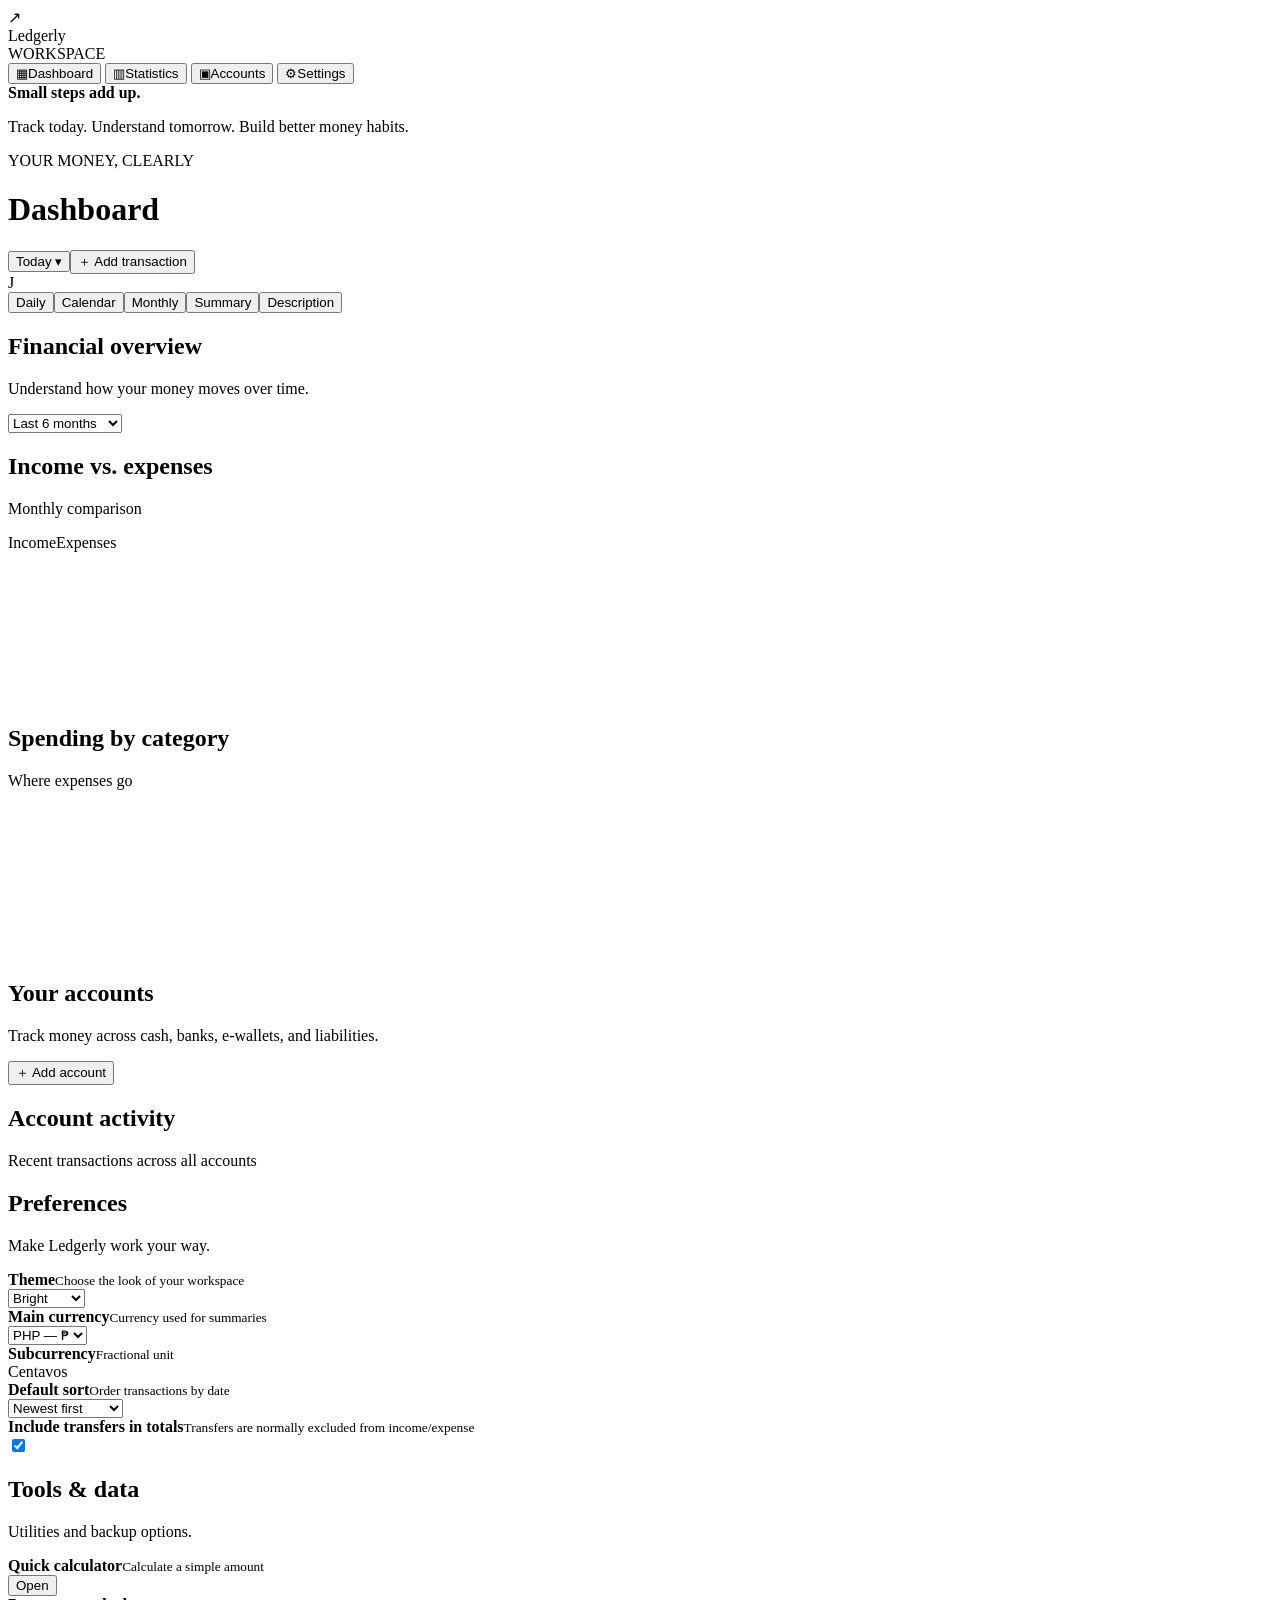
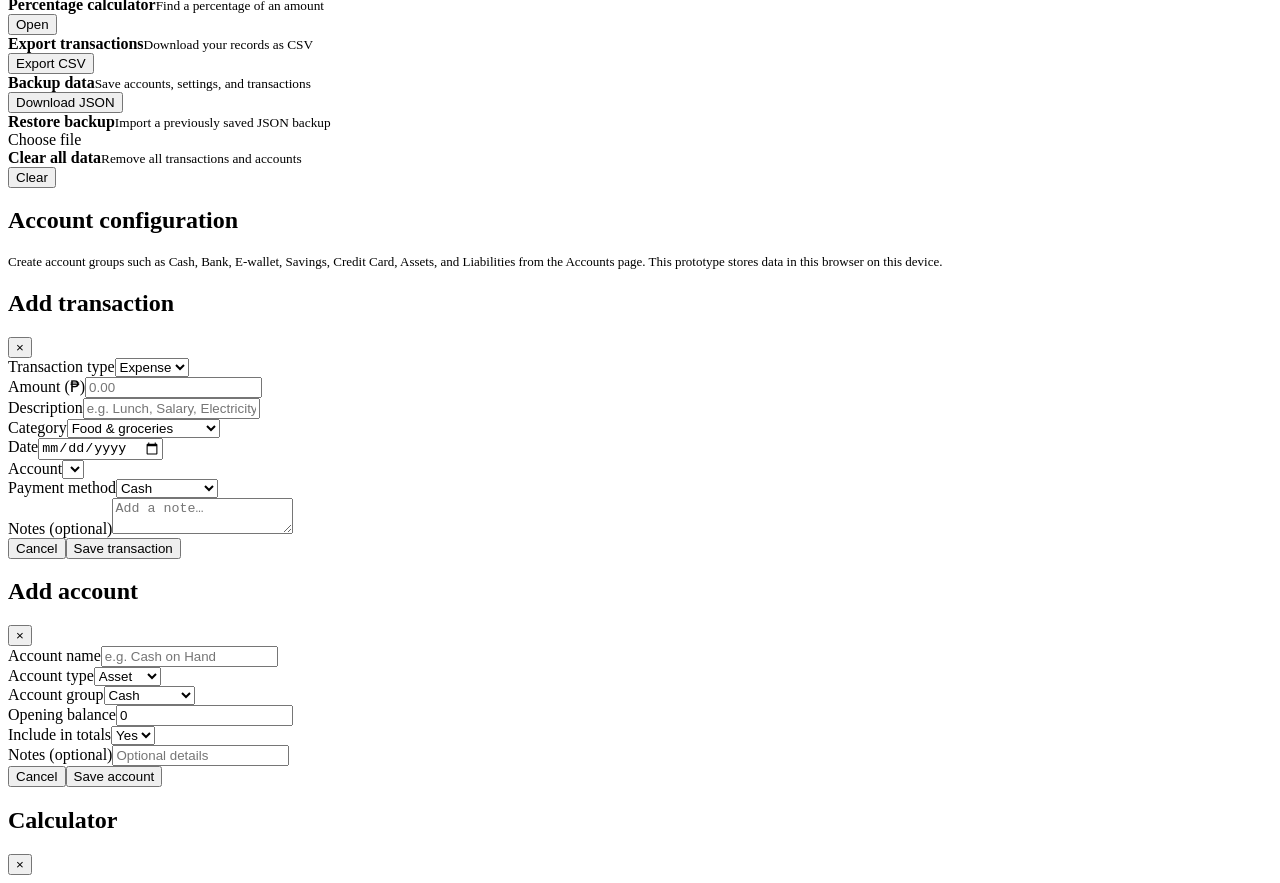
==== index.html @ 27783209 "Add files via upload" ====
<!DOCTYPE html>
<html lang="en">
<head>
<meta charset="UTF-8" />
<meta name="viewport" content="width=device-width, initial-scale=1.0" />
<title>Ledgerly — Personal Finance</title>
<link rel="stylesheet" href="ledgerly_styles.css">
</head>
<body>
<div class="app">
<aside class="sidebar">
  <div class="brand"><div class="brand-mark">↗</div><span class="brand-name">Ledgerly</span></div>
  <div><div class="side-label">WORKSPACE</div><nav class="nav" id="nav">
    <button class="active" data-page="dashboard"><span class="ico">▦</span><span class="nav-label">Dashboard</span></button>
    <button data-page="stats"><span class="ico">▥</span><span class="nav-label">Statistics</span></button>
    <button data-page="accounts"><span class="ico">▣</span><span class="nav-label">Accounts</span></button>
    <button data-page="settings"><span class="ico">⚙</span><span class="nav-label">Settings</span></button>
  </nav></div>
  <div class="side-bottom"><strong>Small steps add up.</strong><p>Track today. Understand tomorrow. Build better money habits.</p></div>
</aside>
<main class="main">
<header class="topbar"><div><div class="eyebrow" id="eyebrow">YOUR MONEY, CLEARLY</div><h1 class="page-title" id="pageTitle">Dashboard</h1></div><div class="top-actions"><button class="date-chip" id="todayBtn">Today ▾</button><button class="primary-btn" id="quickAdd">＋ Add transaction</button><div class="avatar">J</div></div></header>
<section class="page active" id="page-dashboard">
  <div class="subnav" id="dashTabs">
    <button class="active" data-tab="daily">Daily</button><button data-tab="calendar">Calendar</button><button data-tab="monthly">Monthly</button><button data-tab="summary">Summary</button><button data-tab="description">Description</button>
  </div>
  <div id="dashboardContent"></div>
</section>
<section class="page" id="page-stats">
  <div class="section-head"><div><h2>Financial overview</h2><p>Understand how your money moves over time.</p></div><select id="statsPeriod" class="select-control"><option value="6">Last 6 months</option><option value="12">Last 12 months</option><option value="3">Last 3 months</option></select></div>
  <div class="grid metrics" id="statsMetrics"></div>
  <div class="grid two-col"><div class="card"><div class="section-head"><div><h2>Income vs. expenses</h2><p>Monthly comparison</p></div></div><div class="legend"><span><i class="dot" style="background:#0f9f75"></i>Income</span><span><i class="dot" style="background:#e05260"></i>Expenses</span></div><div class="chart-wrap"><canvas id="incomeChart"></canvas></div></div><div class="card"><div class="section-head"><div><h2>Spending by category</h2><p>Where expenses go</p></div></div><div class="chart-wrap"><canvas id="categoryChart"></canvas></div><div id="categoryLegend" class="summary-list"></div></div></div>
</section>
<section class="page" id="page-accounts">
  <div class="section-head"><div><h2>Your accounts</h2><p>Track money across cash, banks, e-wallets, and liabilities.</p></div><button class="primary-btn" id="addAccount">＋ Add account</button></div>
  <div class="grid metrics" id="accountMetrics"></div>
  <div class="grid account-grid" id="accountList"></div>
  <div class="card" style="margin-top:18px"><div class="section-head"><div><h2>Account activity</h2><p>Recent transactions across all accounts</p></div></div><div class="table-wrap" id="accountActivity"></div></div>
</section>
<section class="page" id="page-settings">
  <div class="grid two-col">
    <div class="card"><div class="section-head"><div><h2>Preferences</h2><p>Make Ledgerly work your way.</p></div></div><div class="settings-list">
      <div class="setting-row"><div><strong>Theme</strong><small>Choose the look of your workspace</small></div><select id="themeSetting"><option value="light">Bright</option><option value="dark">Dark</option><option value="standard">Standard</option></select></div>
      <div class="setting-row"><div><strong>Main currency</strong><small>Currency used for summaries</small></div><select id="currencySetting"><option value="PHP">PHP — ₱</option><option value="USD">USD — $</option><option value="EUR">EUR — €</option><option value="GBP">GBP — £</option><option value="JPY">JPY — ¥</option></select></div>
      <div class="setting-row"><div><strong>Subcurrency</strong><small>Fractional unit</small></div><span id="subcurrency">Centavos</span></div>
      <div class="setting-row"><div><strong>Default sort</strong><small>Order transactions by date</small></div><select id="sortSetting"><option value="newest">Newest first</option><option value="oldest">Oldest first</option><option value="largest">Largest amount</option></select></div>
      <div class="setting-row"><div><strong>Include transfers in totals</strong><small>Transfers are normally excluded from income/expense</small></div><input type="checkbox" id="transferSetting" checked></div>
    </div></div>
    <div class="card"><div class="section-head"><div><h2>Tools & data</h2><p>Utilities and backup options.</p></div></div><div class="settings-list">
      <div class="setting-row"><div><strong>Quick calculator</strong><small>Calculate a simple amount</small></div><button class="ghost-btn" id="openCalc">Open</button></div>
      <div class="setting-row"><div><strong>Percentage calculator</strong><small>Find a percentage of an amount</small></div><button class="ghost-btn" id="openPercent">Open</button></div>
      <div class="setting-row"><div><strong>Export transactions</strong><small>Download your records as CSV</small></div><button class="ghost-btn" id="exportCsv">Export CSV</button></div>
      <div class="setting-row"><div><strong>Backup data</strong><small>Save accounts, settings, and transactions</small></div><button class="ghost-btn" id="backupBtn">Download JSON</button></div>
      <div class="setting-row"><div><strong>Restore backup</strong><small>Import a previously saved JSON backup</small></div><label class="ghost-btn" for="restoreFile">Choose file</label><input id="restoreFile" type="file" accept=".json,application/json" hidden></div>
      <div class="setting-row"><div><strong>Clear all data</strong><small>Remove all transactions and accounts</small></div><button class="ghost-btn" id="clearData">Clear</button></div>
    </div></div>
  </div>
  <div class="card" style="margin-top:16px"><h2>Account configuration</h2><p style="color:var(--muted);font-size:13px">Create account groups such as Cash, Bank, E-wallet, Savings, Credit Card, Assets, and Liabilities from the Accounts page. This prototype stores data in this browser on this device.</p></div>
</section>
</main></div>
<div class="modal-backdrop" id="transactionModal"><div class="modal"><div class="modal-head"><h2 id="transactionModalTitle">Add transaction</h2><button class="close-btn" data-close="transactionModal">×</button></div><form id="transactionForm"><input type="hidden" id="transactionId"><div class="form-grid">
<div class="field"><label for="txType">Transaction type</label><select id="txType"><option value="expense">Expense</option><option value="income">Income</option><option value="transfer">Transfer</option></select></div>
<div class="field"><label for="txAmount">Amount (₱)</label><input id="txAmount" type="number" min="0.01" step="0.01" required placeholder="0.00"></div>
<div class="field full"><label for="txDescription">Description</label><input id="txDescription" required maxlength="100" placeholder="e.g. Lunch, Salary, Electricity bill"></div>
<div class="field"><label for="txCategory">Category</label><select id="txCategory"><option>Food & groceries</option><option>Transportation</option><option>Bills & utilities</option><option>Personal care</option><option>Shopping</option><option>Family & relationships</option><option>Church & donations</option><option>Education</option><option>Entertainment</option><option>Savings</option><option>Debt payment</option><option>Business</option><option>Salary</option><option>Other</option></select></div>
<div class="field"><label for="txDate">Date</label><input id="txDate" type="date" required></div>
<div class="field" id="sourceField"><label for="txAccount">Account</label><select id="txAccount"></select></div>
<div class="field" id="destinationField" style="display:none"><label for="txDestination">Transfer to</label><select id="txDestination"></select></div>
<div class="field"><label for="txMethod">Payment method</label><select id="txMethod"><option>Cash</option><option>GCash</option><option>Maya</option><option>Bank transfer</option><option>Credit card</option><option>Other</option></select></div>
<div class="field full"><label for="txNotes">Notes (optional)</label><textarea id="txNotes" rows="2" placeholder="Add a note…"></textarea></div>
</div><div class="form-actions"><button type="button" class="ghost-btn" data-close="transactionModal">Cancel</button><button type="submit" class="primary-btn">Save transaction</button></div></form></div></div>
<div class="modal-backdrop" id="accountModal"><div class="modal"><div class="modal-head"><h2 id="accountModalTitle">Add account</h2><button class="close-btn" data-close="accountModal">×</button></div><form id="accountForm"><input type="hidden" id="accountId"><div class="form-grid">
<div class="field full"><label for="accountName">Account name</label><input id="accountName" required placeholder="e.g. Cash on Hand"></div>
<div class="field"><label for="accountType">Account type</label><select id="accountType"><option value="asset">Asset</option><option value="liability">Liability</option></select></div>
<div class="field"><label for="accountGroup">Account group</label><select id="accountGroup"><option>Cash</option><option>Bank</option><option>E-wallet</option><option>Savings</option><option>Credit Card</option><option>Investment</option><option>Receivable</option><option>Payable</option><option>Other</option></select></div>
<div class="field"><label for="accountOpening">Opening balance</label><input id="accountOpening" type="number" step=".01" required value="0"></div>
<div class="field"><label for="accountIncluded">Include in totals</label><select id="accountIncluded"><option value="yes">Yes</option><option value="no">No</option></select></div>
<div class="field full"><label for="accountNotes">Notes (optional)</label><input id="accountNotes" placeholder="Optional details"></div>
</div><div class="form-actions"><button type="button" class="ghost-btn" data-close="accountModal">Cancel</button><button class="primary-btn" type="submit">Save account</button></div></form></div></div>
<div class="modal-backdrop" id="utilityModal"><div class="modal"><div class="modal-head"><h2 id="utilityTitle">Calculator</h2><button class="close-btn" data-close="utilityModal">×</button></div><div id="utilityBody"></div></div></div>
<div class="toast" id="toast"></div>
<script src="ledgerly_app.js"></script>
</body>
</html>
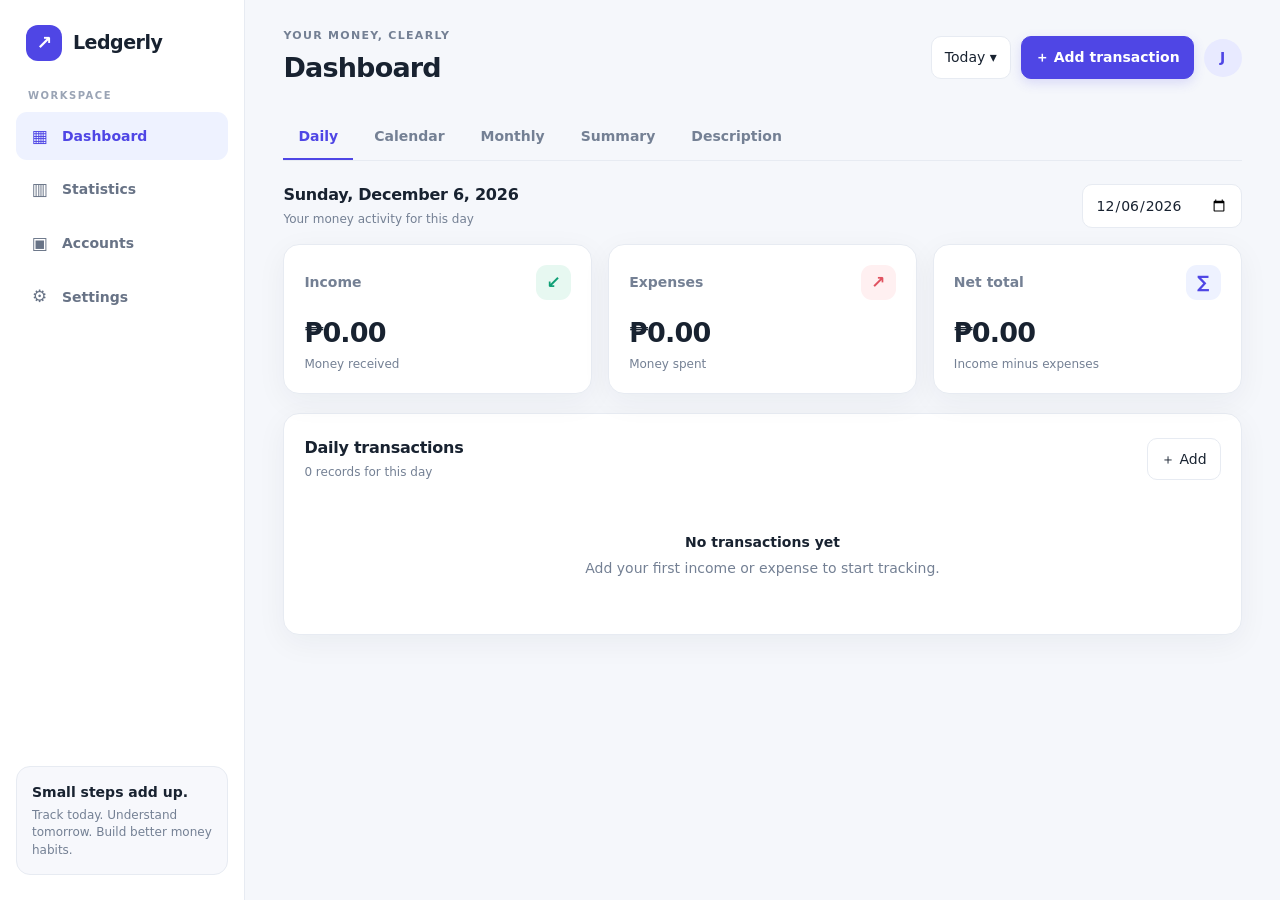
==== commit 5ecd20f9: "Add files via upload" ====
--- a/index.html
+++ b/index.html
@@ -4,7 +4,13 @@
 <meta charset="UTF-8" />
 <meta name="viewport" content="width=device-width, initial-scale=1.0" />
 <title>Ledgerly — Personal Finance</title>
-<link rel="stylesheet" href="ledgerly_styles.css">
+<style>
+:root{--bg:#f5f7fb;--panel:#fff;--text:#182230;--muted:#748094;--line:#e7ebf2;--primary:#4f46e5;--primary-soft:#eef2ff;--green:#0f9f75;--green-soft:#e7f8f1;--red:#e05260;--red-soft:#fff0f1;--shadow:0 8px 30px rgba(25,39,66,.05)}
+*{box-sizing:border-box}body{margin:0;background:var(--bg);color:var(--text);font:14px/1.45 Inter,ui-sans-serif,system-ui,-apple-system,BlinkMacSystemFont,"Segoe UI",sans-serif}button,input,select,textarea{font:inherit}button{cursor:pointer}.app{display:grid;grid-template-columns:245px minmax(0,1fr);min-height:100vh}.sidebar{background:var(--panel);border-right:1px solid var(--line);padding:25px 16px;display:flex;flex-direction:column;gap:28px}.brand{display:flex;align-items:center;gap:11px;padding:0 10px;font-size:19px;font-weight:800;letter-spacing:-.5px}.brand-mark{height:36px;width:36px;border-radius:12px;background:var(--primary);color:white;display:grid;place-items:center;font-size:19px}.side-label{font-size:10px;font-weight:800;letter-spacing:1.5px;color:#9aa4b5;padding:0 12px;margin-bottom:8px}.nav{display:grid;gap:5px}.nav button{border:0;background:transparent;color:#687386;padding:12px 13px;border-radius:11px;text-align:left;display:flex;gap:12px;align-items:center;font-weight:650}.nav button .ico{width:21px;text-align:center;font-size:17px}.nav button.active{background:var(--primary-soft);color:var(--primary)}.side-bottom{margin-top:auto;background:#f7f8fc;border:1px solid var(--line);padding:15px;border-radius:14px}.side-bottom strong{display:block;margin-bottom:5px}.side-bottom p{margin:0;color:var(--muted);font-size:12px}.main{min-width:0;padding:28px clamp(18px,3vw,42px) 45px}.topbar{display:flex;align-items:center;justify-content:space-between;gap:15px;margin-bottom:27px}.eyebrow{font-size:11px;text-transform:uppercase;letter-spacing:1.3px;color:var(--muted);font-weight:800}.page-title{font-size:27px;letter-spacing:-.8px;margin:4px 0 0}.top-actions{display:flex;align-items:center;gap:10px}.date-chip,.ghost-btn,.primary-btn,.select-control{border:1px solid var(--line);background:var(--panel);border-radius:10px;padding:10px 13px;color:var(--text)}.primary-btn{background:var(--primary);color:white;border-color:var(--primary);font-weight:700;box-shadow:0 4px 12px #4f46e52b}.primary-btn:hover{filter:brightness(.96)}.ghost-btn:hover{background:#f8f9fd}.avatar{width:38px;height:38px;border-radius:50%;background:#e8eaff;color:var(--primary);display:grid;place-items:center;font-weight:800}.page{display:none}.page.active{display:block}.subnav{display:flex;gap:6px;border-bottom:1px solid var(--line);margin-bottom:22px;overflow:auto}.subnav button{white-space:nowrap;background:none;border:0;padding:12px 15px;color:var(--muted);font-weight:700;border-bottom:2px solid transparent}.subnav button.active{color:var(--primary);border-color:var(--primary)}.grid{display:grid;gap:16px}.metrics{grid-template-columns:repeat(3,minmax(0,1fr));margin-bottom:19px}.card{background:var(--panel);border:1px solid var(--line);border-radius:16px;padding:20px;box-shadow:var(--shadow);min-width:0}.metric-top{display:flex;justify-content:space-between;align-items:center;color:var(--muted);font-weight:650}.metric-icon{width:35px;height:35px;border-radius:11px;display:grid;place-items:center;font-size:17px}.metric-icon.green{background:var(--green-soft);color:var(--green)}.metric-icon.red{background:var(--red-soft);color:var(--red)}.metric-icon.purple{background:var(--primary-soft);color:var(--primary)}.metric-value{font-size:27px;letter-spacing:-.8px;font-weight:800;margin:13px 0 4px;overflow-wrap:anywhere}.metric-foot{font-size:12px;color:var(--muted)}.section-head{display:flex;justify-content:space-between;align-items:center;gap:12px;margin:2px 0 16px}.section-head h2,.card h2{font-size:16px;margin:0;letter-spacing:-.25px}.section-head p{color:var(--muted);font-size:12px;margin:4px 0 0}.two-col{grid-template-columns:minmax(0,1.45fr) minmax(260px,1fr)}.three-col{grid-template-columns:repeat(3,minmax(0,1fr))}.chart-wrap{height:245px;position:relative;margin-top:17px}.chart-wrap canvas{width:100%;height:100%;display:block}.legend{display:flex;gap:17px;flex-wrap:wrap;color:var(--muted);font-size:12px}.legend span{display:flex;align-items:center;gap:7px}.dot{width:8px;height:8px;border-radius:50%;display:inline-block}.table-wrap{overflow:auto}table{width:100%;border-collapse:collapse;white-space:nowrap}th{text-align:left;font-size:10px;text-transform:uppercase;letter-spacing:1px;color:#99a2b2;padding:13px 10px;border-bottom:1px solid var(--line)}td{padding:14px 10px;border-bottom:1px solid #f0f2f6;font-size:13px}tbody tr:last-child td{border-bottom:0}.desc-cell{display:flex;align-items:center;gap:11px}.transaction-icon{width:35px;height:35px;display:grid;place-items:center;background:#f2f4f9;border-radius:11px;font-size:16px}.desc-cell strong{display:block;font-size:13px}.desc-cell small{display:block;color:var(--muted);margin-top:3px}.amount{font-weight:750}.amount.income{color:var(--green)}.amount.expense{color:var(--red)}.pill{font-size:11px;border-radius:30px;padding:5px 9px;background:#f2f4f8;color:#6e788a;font-weight:700}.toolbar{display:flex;gap:10px;flex-wrap:wrap;align-items:center;margin-bottom:16px}.toolbar input,.toolbar select,.field input,.field select,.field textarea{border:1px solid var(--line);background:white;border-radius:9px;padding:10px 11px;color:var(--text);min-width:0}.toolbar input{flex:1;min-width:160px}.calendar-head{display:flex;align-items:center;justify-content:space-between;margin-bottom:15px}.calendar-title{font-size:18px;font-weight:800}.calendar{display:grid;grid-template-columns:repeat(7,minmax(0,1fr));border-top:1px solid var(--line);border-left:1px solid var(--line);border-radius:10px;overflow:hidden}.cal-day-name{text-align:center;padding:10px 3px;font-size:10px;text-transform:uppercase;letter-spacing:.6px;color:var(--muted);background:#fafbfe;border-right:1px solid var(--line);border-bottom:1px solid var(--line)}.cal-cell{min-height:92px;padding:8px;border-right:1px solid var(--line);border-bottom:1px solid var(--line);background:white;cursor:pointer}.cal-cell:hover{background:#fafaff}.cal-cell.muted{background:#fafbfc;color:#b3bac5}.cal-cell.selected{box-shadow:inset 0 0 0 2px var(--primary);background:#f8f8ff}.cal-num{font-size:12px;font-weight:700}.cal-sums{margin-top:12px;display:grid;gap:3px;font-size:10px}.cal-sums .pos{color:var(--green)}.cal-sums .neg{color:var(--red)}.account-grid{grid-template-columns:repeat(3,minmax(0,1fr))}.account-card{display:flex;gap:12px;align-items:flex-start}.account-icon{height:43px;width:43px;display:grid;place-items:center;border-radius:13px;background:#f1f3ff;color:var(--primary);font-size:19px;flex-shrink:0}.account-name{font-weight:750}.account-type{font-size:12px;color:var(--muted);margin-top:3px}.account-balance{font-size:22px;font-weight:800;margin-top:18px;letter-spacing:-.5px}.account-meta{font-size:12px;color:var(--muted);margin-top:4px}.form-grid{display:grid;grid-template-columns:repeat(2,minmax(0,1fr));gap:13px}.field{display:grid;gap:6px}.field label{font-size:12px;color:#647084;font-weight:700}.field input,.field select,.field textarea{width:100%}.field.full{grid-column:1/-1}.form-actions{display:flex;justify-content:flex-end;gap:9px;margin-top:18px}.modal-backdrop{position:fixed;inset:0;background:#121a2b75;display:none;align-items:center;justify-content:center;padding:18px;z-index:10}.modal-backdrop.open{display:flex}.modal{background:white;width:min(540px,100%);max-height:90vh;overflow:auto;border-radius:18px;padding:23px;box-shadow:0 20px 70px #11182744}.modal-head{display:flex;align-items:center;justify-content:space-between;margin-bottom:20px}.modal-head h2{margin:0;font-size:20px}.close-btn{border:0;background:#f2f4f8;border-radius:9px;width:34px;height:34px;font-size:20px}.empty{text-align:center;color:var(--muted);padding:35px 10px}.empty strong{display:block;color:var(--text);margin-bottom:6px}.settings-list{display:grid;gap:12px}.setting-row{display:flex;justify-content:space-between;align-items:center;gap:18px;padding:15px 0;border-bottom:1px solid var(--line)}.setting-row:last-child{border-bottom:0}.setting-row strong{display:block}.setting-row small{color:var(--muted);display:block;margin-top:3px}.setting-row select,.setting-row input{border:1px solid var(--line);border-radius:9px;padding:9px;background:white;max-width:190px}.summary-list{display:grid;gap:14px;margin-top:18px}.summary-line{display:flex;justify-content:space-between;gap:15px}.bar-bg{height:7px;background:#f0f2f7;border-radius:10px;overflow:hidden;margin-top:8px}.bar{height:100%;border-radius:10px;background:var(--primary)}.toast{position:fixed;bottom:20px;right:20px;background:#172033;color:white;padding:12px 17px;border-radius:11px;box-shadow:var(--shadow);display:none;z-index:20}.toast.show{display:block}.mobile-menu{display:none}
+body.dark{--bg:#111827;--panel:#1b2433;--text:#edf1f8;--muted:#9ca9bc;--line:#303b4d;--primary:#8b83ff;--primary-soft:#302f58;--green:#42d6a0;--green-soft:#183e38;--red:#ff7886;--red-soft:#482c38;--shadow:0 8px 30px rgba(0,0,0,.12)}body.dark .side-bottom,body.dark .cal-day-name,body.dark .cal-cell.muted{background:#202b3b}body.dark .toolbar input,body.dark .toolbar select,body.dark .field input,body.dark .field select,body.dark .field textarea,body.dark .setting-row select,body.dark .setting-row input,body.dark .modal{background:#1b2433;color:var(--text);border-color:var(--line)}body.dark .cal-cell{background:#1b2433}body.dark .cal-cell.selected{background:#282844}body.dark .cal-cell.muted{color:#67758a}body.dark .transaction-icon,body.dark .account-icon{background:#2a304a}body.dark .bar-bg{background:#303b4d}
+@media(max-width:1000px){.app{grid-template-columns:78px minmax(0,1fr)}.sidebar{padding:22px 10px}.brand{justify-content:center;padding:0}.brand-name,.side-label,.nav-label,.side-bottom{display:none}.nav button{justify-content:center;padding:13px 8px}.nav button .ico{font-size:20px}.two-col{grid-template-columns:1fr}.account-grid{grid-template-columns:repeat(2,minmax(0,1fr))}}
+@media(max-width:650px){.app{display:block}.sidebar{position:fixed;z-index:5;bottom:0;left:0;right:0;height:67px;border-right:0;border-top:1px solid var(--line);padding:6px 8px;display:block}.brand,.side-label{display:none}.nav{display:flex;justify-content:space-around;gap:2px}.nav button{display:grid;gap:2px;justify-items:center;padding:6px 8px;flex:1;font-size:10px}.nav button .ico{font-size:17px}.nav-label{display:block;font-size:10px}.main{padding:20px 14px 95px}.topbar{align-items:flex-start}.page-title{font-size:23px}.top-actions .date-chip{display:none}.metrics{grid-template-columns:1fr;gap:10px}.card{padding:16px}.metric-value{font-size:24px}.three-col,.account-grid{grid-template-columns:1fr}.form-grid{grid-template-columns:1fr}.field.full{grid-column:auto}.cal-cell{min-height:66px;padding:5px}.cal-sums{font-size:8px;margin-top:8px}.cal-num{font-size:11px}.chart-wrap{height:215px}.top-actions .primary-btn{padding:9px 10px;font-size:12px}.avatar{display:none}.calendar{font-size:11px}.toolbar input{min-width:100%}.toolbar select{flex:1}.section-head{align-items:flex-start}.metric-top{font-size:13px}}
+</style>
 </head>
 <body>
 <div class="app">
@@ -79,6 +85,75 @@
 </div><div class="form-actions"><button type="button" class="ghost-btn" data-close="accountModal">Cancel</button><button class="primary-btn" type="submit">Save account</button></div></form></div></div>
 <div class="modal-backdrop" id="utilityModal"><div class="modal"><div class="modal-head"><h2 id="utilityTitle">Calculator</h2><button class="close-btn" data-close="utilityModal">×</button></div><div id="utilityBody"></div></div></div>
 <div class="toast" id="toast"></div>
-<script src="ledgerly_app.js"></script>
+<script>
+const $=s=>document.querySelector(s), $$=s=>[...document.querySelectorAll(s)];
+const todayISO=()=>{const d=new Date();return `${d.getFullYear()}-${String(d.getMonth()+1).padStart(2,'0')}-${String(d.getDate()).padStart(2,'0')}`};
+const uid=()=>Math.random().toString(36).slice(2,10);
+const seedAccounts=[
+{id:'cash',name:'Cash on Hand',type:'asset',group:'Cash',opening:3500,included:true,notes:''},
+{id:'gcash',name:'GCash',type:'asset',group:'E-wallet',opening:2250,included:true,notes:''},
+{id:'bank',name:'Savings Account',type:'asset',group:'Bank',opening:12500,included:true,notes:''},
+{id:'card',name:'Credit Card',type:'liability',group:'Credit Card',opening:1800,included:true,notes:''}
+];
+let state={transactions:[],accounts:seedAccounts.map(a=>({...a})),settings:{theme:'light',currency:'PHP',sort:'newest',includeTransfers:true}};
+let activePage='dashboard',dashTab='daily',calendarMonth=new Date(new Date().getFullYear(),new Date().getMonth(),1),selectedDate=todayISO(),editingTx=null;
+const currencySymbols={PHP:'₱',USD:'$',EUR:'€',GBP:'£',JPY:'¥'};
+function money(n){return (currencySymbols[state.settings.currency]||'₱')+Math.abs(Number(n)||0).toLocaleString('en-PH',{minimumFractionDigits:2,maximumFractionDigits:2})}
+function parseDate(s){return new Date((s||todayISO())+'T12:00:00')}
+function dateLabel(s,opts={month:'short',day:'numeric',year:'numeric'}){return parseDate(s).toLocaleDateString('en-PH',opts)}
+function monthKey(s){return (s||'').slice(0,7)}
+function txAccountName(id){return state.accounts.find(a=>a.id===id)?.name||'Deleted account'}
+function accountBalance(a){let n=Number(a.opening)||0;state.transactions.forEach(t=>{if(t.type==='transfer'){if(t.account===a.id)n-=t.amount;if(t.destination===a.id)n+=t.amount}else{if(t.account===a.id)n+=(t.type==='income'?t.amount:-t.amount)}});return n}
+function filteredTransactions(list=state.transactions){let a=[...list];if(state.settings.sort==='oldest')a.sort((x,y)=>x.date.localeCompare(y.date));else if(state.settings.sort==='largest')a.sort((x,y)=>y.amount-x.amount);else a.sort((x,y)=>y.date.localeCompare(x.date)||y.id.localeCompare(x.id));return a}
+function totals(list){let income=0,expenses=0,transfers=0;list.forEach(t=>{if(t.type==='income')income+=t.amount;else if(t.type==='expense')expenses+=t.amount;else transfers+=t.amount});return {income,expenses,net:income-expenses,transfers}}
+function allTimeTotals(){return totals(state.transactions)}
+function assetTotals(){let assets=0,liabilities=0;state.accounts.filter(a=>a.included).forEach(a=>{const b=accountBalance(a);if(a.type==='asset')assets+=b;else liabilities+=Math.max(0,b)});return {assets,liabilities,netWorth:assets-liabilities}}
+function showToast(s){const t=$('#toast');t.textContent=s;t.classList.add('show');setTimeout(()=>t.classList.remove('show'),2400)}
+function setPage(p){activePage=p;$$('.nav button').forEach(b=>b.classList.toggle('active',b.dataset.page===p));$$('.page').forEach(x=>x.classList.toggle('active',x.id==='page-'+p));$('#pageTitle').textContent={dashboard:'Dashboard',stats:'Statistics',accounts:'Accounts',settings:'Settings'}[p];$('#eyebrow').textContent={dashboard:'YOUR MONEY, CLEARLY',stats:'SEE THE BIG PICTURE',accounts:'ALL YOUR MONEY IN ONE PLACE',settings:'MAKE IT YOURS'}[p];renderAll()}
+function metric(label,value,kind,icon,foot=''){return `<div class="card"><div class="metric-top"><span>${label}</span><span class="metric-icon ${kind}">${icon}</span></div><div class="metric-value">${money(value)}</div><div class="metric-foot">${foot}</div></div>`}
+function transactionRows(list){if(!list.length)return `<div class="empty"><strong>No transactions yet</strong>Add your first income or expense to start tracking.</div>`;return `<div class="table-wrap"><table><thead><tr><th>Description</th><th>Date</th><th>Account</th><th>Category</th><th>Amount</th><th></th></tr></thead><tbody>${filteredTransactions(list).map(t=>`<tr><td><div class="desc-cell"><div class="transaction-icon">${t.type==='income'?'↙':t.type==='transfer'?'⇄':'↗'}</div><div><strong>${esc(t.description)}</strong><small>${t.type==='transfer'?'Transfer':esc(t.category||'Uncategorized')}</small></div></div></td><td>${dateLabel(t.date,{month:'short',day:'numeric',year:'numeric'})}</td><td>${esc(txAccountName(t.account))}${t.type==='transfer'?` → ${esc(txAccountName(t.destination))}`:''}</td><td><span class="pill">${esc(t.category||'Transfer')}</span></td><td class="amount ${t.type}">${t.type==='income'?'+':t.type==='expense'?'−':''}${money(t.amount)}</td><td><button class="ghost-btn" style="padding:6px 9px" onclick="editTx('${t.id}')">Edit</button> <button class="ghost-btn" style="padding:6px 9px" onclick="deleteTx('${t.id}')">×</button></td></tr>`).join('')}</tbody></table></div>`}
+function esc(s){return String(s??'').replace(/[&<>"']/g,c=>({'&':'&amp;','<':'&lt;','>':'&gt;','"':'&quot;',"'":'&#39;'}[c]))}
+function dashboardDaily(){const list=state.transactions.filter(t=>t.date===selectedDate),t=totals(list);return `<div class="section-head"><div><h2>${dateLabel(selectedDate,{weekday:'long',month:'long',day:'numeric',year:'numeric'})}</h2><p>Your money activity for this day</p></div><input type="date" class="select-control" value="${selectedDate}" id="dailyDate"></div><div class="grid metrics">${metric('Income',t.income,'green','↙','Money received')}${metric('Expenses',t.expenses,'red','↗','Money spent')}${metric('Net total',t.net,'purple','∑','Income minus expenses')}</div><div class="card"><div class="section-head"><div><h2>Daily transactions</h2><p>${list.length} record${list.length===1?'':'s'} for this day</p></div><button class="ghost-btn" onclick="openTransaction()">＋ Add</button></div>${transactionRows(list)}</div>`}
+function dashboardMonthly(){const key=monthKey(selectedDate),list=state.transactions.filter(t=>monthKey(t.date)===key),t=totals(list);const [y,m]=key.split('-').map(Number);return `<div class="section-head"><div><h2>${new Date(y,m-1,1).toLocaleDateString('en-PH',{month:'long',year:'numeric'})}</h2><p>Monthly income and spending</p></div><input type="month" class="select-control" value="${key}" id="monthlyDate"></div><div class="grid metrics">${metric('Income',t.income,'green','↙','Total received')}${metric('Expenses',t.expenses,'red','↗','Total spent')}${metric('Net total',t.net,'purple','∑','Income minus expenses')}</div><div class="grid two-col"><div class="card"><h2>Expenses by category</h2>${categoryBreakdown(list.filter(x=>x.type==='expense'))}</div><div class="card"><h2>Income by source</h2>${categoryBreakdown(list.filter(x=>x.type==='income'),true)}</div></div><div class="card" style="margin-top:16px"><div class="section-head"><div><h2>All monthly records</h2></div></div>${transactionRows(list)}</div>`}
+function categoryBreakdown(list,income=false){const key=t=>income?(t.category||t.description):(t.category||'Other');const map={};list.forEach(t=>map[key(t)]=(map[key(t)]||0)+t.amount);const entries=Object.entries(map).sort((a,b)=>b[1]-a[1]);if(!entries.length)return '<div class="empty">No data for this period.</div>';const max=entries[0][1]||1;return `<div class="summary-list">${entries.map(([k,v])=>`<div><div class="summary-line"><span>${esc(k)}</span><strong>${money(v)}</strong></div><div class="bar-bg"><div class="bar" style="width:${v/max*100}%"></div></div></div>`).join('')}</div>`}
+function dashboardSummary(){const t=allTimeTotals(),a=assetTotals();return `<div class="section-head"><div><h2>All-time overview</h2><p>Summary of all recorded transactions and accounts</p></div></div><div class="grid metrics">${metric('Total income',t.income,'green','↙','Across all recorded dates')}${metric('Total expenses',t.expenses,'red','↗','Across all recorded dates')}${metric('Net cash flow',t.net,'purple','∑','Income minus expenses')}</div><div class="grid three-col">${metric('Total assets',a.assets,'green','▣','Included asset accounts')}${metric('Total liabilities',a.liabilities,'red','−','Included liability accounts')}${metric('Net worth',a.netWorth,'purple','◆','Assets minus liabilities')}</div><div class="card" style="margin-top:16px"><h2>Transaction history</h2><div style="margin-top:15px">${transactionRows(state.transactions)}</div></div>`}
+function dashboardDescription(){const search=$('#descriptionSearch')?.value||'';const map={};state.transactions.filter(t=>t.description.toLowerCase().includes(search.toLowerCase())).forEach(t=>{let k=t.description;map[k]??={income:0,expenses:0,count:0};map[k][t.type==='income'?'income':t.type==='expense'?'expenses':'count']+=t.type==='transfer'?0:t.amount;map[k].count++});const entries=Object.entries(map).sort((a,b)=>(b[1].income+b[1].expenses)-(a[1].income+a[1].expenses));return `<div class="card"><div class="section-head"><div><h2>Breakdown by description</h2><p>Group and search records by transaction description</p></div></div><div class="toolbar"><input id="descriptionSearch" placeholder="Search descriptions…" value="${esc(search)}"></div>${entries.length?`<div class="table-wrap"><table><thead><tr><th>Description</th><th>Records</th><th>Income</th><th>Expenses</th><th>Net</th></tr></thead><tbody>${entries.map(([k,v])=>`<tr><td><strong>${esc(k)}</strong></td><td>${v.count}</td><td class="amount income">${money(v.income)}</td><td class="amount expense">${money(v.expenses)}</td><td class="amount">${money(v.income-v.expenses)}</td></tr>`).join('')}</tbody></table></div>`:'<div class="empty">No matching descriptions.</div>'}</div>`}
+function dashboardCalendar(){const y=calendarMonth.getFullYear(),m=calendarMonth.getMonth(),first=new Date(y,m,1),start=first.getDay(),days=new Date(y,m+1,0).getDate(),prevDays=new Date(y,m,0).getDate();let cells='';for(let i=0;i<42;i++){let day,dt,muted=false;if(i<start){day=prevDays-start+i+1;dt=new Date(y,m-1,day);muted=true}else if(i>=start+days){day=i-(start+days)+1;dt=new Date(y,m+1,day);muted=true}else{day=i-start+1;dt=new Date(y,m,day)}const iso=`${dt.getFullYear()}-${String(dt.getMonth()+1).padStart(2,'0')}-${String(dt.getDate()).padStart(2,'0')}`,ts=totals(state.transactions.filter(t=>t.date===iso)),has=ts.income||ts.expenses;cells+=`<div class="cal-cell ${muted?'muted':''} ${selectedDate===iso?'selected':''}" onclick="selectCalendarDate('${iso}')"><div class="cal-num">${day}</div>${has?`<div class="cal-sums">${ts.income?`<span class="pos">+${compact(ts.income)}</span>`:''}${ts.expenses?`<span class="neg">−${compact(ts.expenses)}</span>`:''}</div>`:''}</div>`}const dayList=state.transactions.filter(t=>t.date===selectedDate);const d=totals(dayList);return `<div class="card"><div class="calendar-head"><button class="ghost-btn" onclick="changeCalendar(-1)">‹</button><div class="calendar-title">${calendarMonth.toLocaleDateString('en-PH',{month:'long',year:'numeric'})}</div><button class="ghost-btn" onclick="changeCalendar(1)">›</button></div><div class="calendar">${['Sun','Mon','Tue','Wed','Thu','Fri','Sat'].map(x=>`<div class="cal-day-name">${x}</div>`).join('')}${cells}</div><div class="legend" style="margin-top:13px"><span><i class="dot" style="background:var(--green)"></i>Income</span><span><i class="dot" style="background:var(--red)"></i>Expenses</span></div></div><div class="grid metrics" style="margin-top:16px">${metric('Income',d.income,'green','↙',dateLabel(selectedDate))}${metric('Expenses',d.expenses,'red','↗',dateLabel(selectedDate))}${metric('Net total',d.net,'purple','∑','Selected date')}</div><div class="card"><div class="section-head"><div><h2>Records for ${dateLabel(selectedDate,{month:'long',day:'numeric',year:'numeric'})}</h2></div><button class="ghost-btn" onclick="openTransaction(null,'${selectedDate}')">＋ Add record</button></div>${transactionRows(dayList)}</div>`}
+function compact(n){return n>=1000000?(n/1000000).toFixed(1)+'m':n>=1000?(n/1000).toFixed(1)+'k':Math.round(n)}
+function renderDashboard(){const c=$('#dashboardContent');c.innerHTML=dashTab==='daily'?dashboardDaily():dashTab==='calendar'?dashboardCalendar():dashTab==='monthly'?dashboardMonthly():dashTab==='summary'?dashboardSummary():dashboardDescription();if(dashTab==='daily')$('#dailyDate').onchange=e=>{selectedDate=e.target.value;renderDashboard()};if(dashTab==='monthly')$('#monthlyDate').onchange=e=>{selectedDate=e.target.value+'-01';renderDashboard()};if(dashTab==='description')$('#descriptionSearch').oninput=()=>{const el=$('#descriptionSearch'),v=el.value,pos=el.selectionStart;renderDashboard();$('#descriptionSearch').focus();$('#descriptionSearch').setSelectionRange(pos,pos)}}
+function selectCalendarDate(s){selectedDate=s;renderDashboard()}function changeCalendar(n){calendarMonth=new Date(calendarMonth.getFullYear(),calendarMonth.getMonth()+n,1);renderDashboard()}
+function renderAccounts(){const a=assetTotals();$('#accountMetrics').innerHTML=metric('Total assets',a.assets,'green','▣','Included asset balances')+metric('Total liabilities',a.liabilities,'red','−','Included liability balances')+metric('Net worth',a.netWorth,'purple','◆','Assets minus liabilities');$('#accountList').innerHTML=state.accounts.map(x=>`<div class="card"><div class="account-card"><div class="account-icon">${x.group==='Cash'?'▣':x.group==='E-wallet'?'▱':x.type==='liability'?'−':'▤'}</div><div style="flex:1;min-width:0"><div class="account-name">${esc(x.name)}</div><div class="account-type">${esc(x.group)} · ${x.type==='asset'?'Asset':'Liability'}</div></div><button class="ghost-btn" style="padding:6px 9px" onclick="editAccount('${x.id}')">•••</button></div><div class="account-balance">${money(accountBalance(x))}</div><div class="account-meta">${x.included?'Included in totals':'Excluded from totals'} · Opening ${money(x.opening)}</div></div>`).join('')||'<div class="empty">No accounts yet. Add an account to get started.</div>';$('#accountActivity').innerHTML=transactionRows(state.transactions.slice(-8))}
+function renderStats(){const period=Number($('#statsPeriod').value||6),now=new Date(),keys=[];for(let i=period-1;i>=0;i--){const d=new Date(now.getFullYear(),now.getMonth()-i,1);keys.push(`${d.getFullYear()}-${String(d.getMonth()+1).padStart(2,'0')}`)}const list=state.transactions.filter(t=>keys.includes(monthKey(t.date))),t=totals(list);$('#statsMetrics').innerHTML=metric('Income',t.income,'green','↙',`Last ${period} months`)+metric('Expenses',t.expenses,'red','↗',`Last ${period} months`)+metric('Net total',t.net,'purple','∑','Income minus expenses');drawBarChart($('#incomeChart'),keys.map(k=>({label:new Date(+k.slice(0,4),+k.slice(5)-1,1).toLocaleDateString('en-PH',{month:'short'}),income:totals(list.filter(t=>monthKey(t.date)===k)).income,expenses:totals(list.filter(t=>monthKey(t.date)===k)).expenses})));const cats={};list.filter(t=>t.type==='expense').forEach(x=>cats[x.category||'Other']=(cats[x.category||'Other']||0)+x.amount);drawCategoryChart($('#categoryChart'),cats);$('#categoryLegend').innerHTML=categoryBreakdown(list.filter(t=>t.type==='expense'))}
+function drawBarChart(canvas,data){if(!canvas)return;const rect=canvas.getBoundingClientRect(),dpr=window.devicePixelRatio||1;canvas.width=rect.width*dpr;canvas.height=rect.height*dpr;const c=canvas.getContext('2d');c.scale(dpr,dpr);const w=rect.width,h=rect.height,p={l:8,r:8,t:14,b:32},iw=w-p.l-p.r,ih=h-p.t-p.b,max=Math.max(1,...data.flatMap(d=>[d.income,d.expenses]))*1.15;c.font='10px system-ui';c.strokeStyle=getComputedStyle(document.body).getPropertyValue('--line');c.fillStyle=getComputedStyle(document.body).getPropertyValue('--muted');c.lineWidth=1;for(let i=0;i<4;i++){const y=p.t+ih*i/3;c.beginPath();c.moveTo(p.l,y);c.lineTo(w-p.r,y);c.stroke()}const slot=iw/Math.max(data.length,1),bw=Math.min(17,slot*.28);data.forEach((d,i)=>{const x=p.l+slot*i+slot/2;const hi=d.income/max*ih,he=d.expenses/max*ih;c.fillStyle='#0f9f75';c.beginPath();c.roundRect(x-bw-2,p.t+ih-hi,bw,hi,3);c.fill();c.fillStyle='#e05260';c.beginPath();c.roundRect(x+2,p.t+ih-he,bw,he,3);c.fill();c.fillStyle=getComputedStyle(document.body).getPropertyValue('--muted');c.textAlign='center';c.fillText(d.label,x,h-10)})}
+function drawCategoryChart(canvas,cats){if(!canvas)return;const rect=canvas.getBoundingClientRect(),dpr=window.devicePixelRatio||1;canvas.width=rect.width*dpr;canvas.height=rect.height*dpr;const c=canvas.getContext('2d');c.scale(dpr,dpr);const w=rect.width,h=rect.height,entries=Object.entries(cats).sort((a,b)=>b[1]-a[1]).slice(0,7),sum=entries.reduce((a,x)=>a+x[1],0),colors=['#4f46e5','#0f9f75','#f59e0b','#e05260','#3b82f6','#a855f7','#14b8a6'];if(!sum){c.fillStyle=getComputedStyle(document.body).getPropertyValue('--muted');c.font='13px system-ui';c.textAlign='center';c.fillText('No expense data yet',w/2,h/2);return}let start=-Math.PI/2;entries.forEach((e,i)=>{const end=start+e[1]/sum*Math.PI*2;c.beginPath();c.moveTo(w/2,h/2);c.arc(w/2,h/2,Math.min(w,h)*.38,start,end);c.closePath();c.fillStyle=colors[i%colors.length];c.fill();start=end});c.beginPath();c.arc(w/2,h/2,Math.min(w,h)*.23,0,Math.PI*2);c.fillStyle=getComputedStyle(document.body).getPropertyValue('--panel');c.fill();c.fillStyle=getComputedStyle(document.body).getPropertyValue('--text');c.font='bold 15px system-ui';c.textAlign='center';c.fillText(money(sum),w/2,h/2+5)}
+function renderSettings(){document.body.classList.toggle('dark',state.settings.theme==='dark');$('#themeSetting').value=state.settings.theme;$('#currencySetting').value=state.settings.currency;$('#sortSetting').value=state.settings.sort;$('#transferSetting').checked=state.settings.includeTransfers;$('#subcurrency').textContent=state.settings.currency==='PHP'?'Centavos':state.settings.currency==='USD'?'Cents':state.settings.currency==='EUR'?'Cents':state.settings.currency==='GBP'?'Pence':'Sen'}
+function renderAll(){if(activePage==='dashboard')renderDashboard();if(activePage==='stats')renderStats();if(activePage==='accounts')renderAccounts();if(activePage==='settings')renderSettings()}
+function populateAccountSelects(){const opts=state.accounts.map(a=>`<option value="${a.id}">${esc(a.name)}</option>`).join('');$('#txAccount').innerHTML=opts;$('#txDestination').innerHTML=opts}
+function openTransaction(id=null,date=null){editingTx=id?state.transactions.find(t=>t.id===id):null;populateAccountSelects();$('#transactionForm').reset();$('#transactionId').value=editingTx?.id||'';$('#transactionModalTitle').textContent=editingTx?'Edit transaction':'Add transaction';$('#txType').value=editingTx?.type||'expense';$('#txAmount').value=editingTx?.amount??'';$('#txDescription').value=editingTx?.description||'';$('#txCategory').value=editingTx?.category||'Food & groceries';$('#txDate').value=editingTx?.date||date||selectedDate||todayISO();$('#txAccount').value=editingTx?.account||state.accounts[0]?.id||'';$('#txDestination').value=editingTx?.destination||state.accounts.find(a=>a.id!==$('#txAccount').value)?.id||'';$('#txMethod').value=editingTx?.method||'Cash';$('#txNotes').value=editingTx?.notes||'';toggleTransferFields();$('#transactionModal').classList.add('open')}
+function toggleTransferFields(){const is=$('#txType').value==='transfer';$('#destinationField').style.display=is?'grid':'none';$('#txCategory').disabled=is}
+function editTx(id){openTransaction(id)}function deleteTx(id){if(confirm('Delete this transaction? Account balances and reports will be updated.')){state.transactions=state.transactions.filter(t=>t.id!==id);save();renderAll();showToast('Transaction deleted')}}
+$('#transactionForm').addEventListener('submit',e=>{e.preventDefault();const type=$('#txType').value,amount=Number($('#txAmount').value),account=$('#txAccount').value,destination=$('#txDestination').value;if(!Number.isFinite(amount)||amount<=0)return showToast('Enter an amount greater than zero');if(!account)return showToast('Please create an account first');if(type==='transfer'&&(!destination||destination===account))return showToast('Choose a different destination account');const obj={id:$('#transactionId').value||uid(),type,amount,description:$('#txDescription').value.trim(),category:type==='transfer'?'Transfer':$('#txCategory').value,date:$('#txDate').value,account,destination:type==='transfer'?destination:'',method:$('#txMethod').value,notes:$('#txNotes').value.trim()};if(!obj.description||!obj.date)return showToast('Please complete required fields');const i=state.transactions.findIndex(t=>t.id===obj.id);if(i>=0)state.transactions[i]=obj;else state.transactions.push(obj);selectedDate=obj.date;save();$('#transactionModal').classList.remove('open');renderAll();showToast(i>=0?'Transaction updated':'Transaction saved')});
+$('#txType').addEventListener('change',toggleTransferFields);
+function openAccount(id=null){const a=id?state.accounts.find(x=>x.id===id):null;$('#accountForm').reset();$('#accountId').value=a?.id||'';$('#accountModalTitle').textContent=a?'Edit account':'Add account';$('#accountName').value=a?.name||'';$('#accountType').value=a?.type||'asset';$('#accountGroup').value=a?.group||'Cash';$('#accountOpening').value=a?.opening??0;$('#accountIncluded').value=a?.included===false?'no':'yes';$('#accountNotes').value=a?.notes||'';$('#accountModal').classList.add('open')}
+function editAccount(id){const a=state.accounts.find(x=>x.id===id);if(!a)return;const choice=prompt(`Account: ${a.name}\nType "edit" to edit, "delete" to delete, or cancel.`);if(choice?.toLowerCase()==='edit')openAccount(id);else if(choice?.toLowerCase()==='delete'){if(state.transactions.some(t=>t.account===id||t.destination===id)){alert('This account has transactions. Reassign or delete those transactions before deleting this account.');return}if(confirm('Delete this account?')){state.accounts=state.accounts.filter(x=>x.id!==id);save();renderAll();showToast('Account deleted')}}}
+$('#accountForm').addEventListener('submit',e=>{e.preventDefault();const id=$('#accountId').value||uid(),old=state.accounts.find(a=>a.id===id),obj={id,name:$('#accountName').value.trim(),type:$('#accountType').value,group:$('#accountGroup').value,opening:Number($('#accountOpening').value)||0,included:$('#accountIncluded').value==='yes',notes:$('#accountNotes').value.trim()};if(!obj.name)return;const i=state.accounts.findIndex(a=>a.id===id);if(i>=0)state.accounts[i]=obj;else state.accounts.push(obj);save();$('#accountModal').classList.remove('open');renderAll();showToast(old?'Account updated':'Account added')});
+function save(){try{localStorage.setItem('ledgerly-data-v1',JSON.stringify(state))}catch(e){}}
+function load(){try{const s=JSON.parse(localStorage.getItem('ledgerly-data-v1'));if(s&&Array.isArray(s.accounts)&&Array.isArray(s.transactions))state={...state,...s,settings:{...state.settings,...s.settings}}}catch(e){}}
+function csvEscape(v){return '"'+String(v??'').replace(/"/g,'""')+'"'}
+function download(name,content,type){const blob=new Blob([content],{type}),url=URL.createObjectURL(blob),a=document.createElement('a');a.href=url;a.download=name;a.click();URL.revokeObjectURL(url)}
+function exportCSV(){const rows=[['Date','Type','Description','Category','Amount','Account','Destination','Payment Method','Notes'],...state.transactions.map(t=>[t.date,t.type,t.description,t.category,t.amount,txAccountName(t.account),t.destination?txAccountName(t.destination):'',t.method,t.notes])];download('ledgerly-transactions.csv',rows.map(r=>r.map(csvEscape).join(',')).join('\n'),'text/csv;charset=utf-8');showToast('CSV exported')}
+function openUtility(type){$('#utilityTitle').textContent=type==='percent'?'Percentage calculator':'Quick calculator';$('#utilityBody').innerHTML=type==='percent'?`<div class="form-grid"><div class="field"><label>Percentage (%)</label><input id="pctRate" type="number" value="10"></div><div class="field"><label>Amount</label><input id="pctAmount" type="number" value="1000"></div><div class="field full"><label>Result</label><div id="pctResult" style="font-size:25px;font-weight:800;padding:8px 0">${money(100)}</div></div></div><div class="form-actions"><button class="primary-btn" id="calcPct">Calculate</button></div>`:`<div class="field"><label>Expression (numbers and + − * / parentheses)</label><input id="calcExpr" placeholder="1250 * 0.15" value="1250 * 0.15"></div><div style="font-size:12px;color:var(--muted);margin-top:8px">For safety, only basic arithmetic characters are accepted.</div><div id="calcResult" style="font-size:25px;font-weight:800;padding:18px 0"></div><div class="form-actions"><button class="primary-btn" id="calcGo">Calculate</button></div>`;$('#utilityModal').classList.add('open');if(type==='percent')$('#calcPct').onclick=()=>$('#pctResult').textContent=money((Number($('#pctRate').value)||0)*(Number($('#pctAmount').value)||0)/100);else $('#calcGo').onclick=()=>{const x=$('#calcExpr').value;if(!/^[\d\s.+\-*/()%]+$/.test(x)){showToast('Use numbers and basic operators only');return}try{const val=Function('"use strict";return ('+x+')')();$('#calcResult').textContent=Number.isFinite(val)?money(val):'Invalid calculation'}catch{$('#calcResult').textContent='Invalid expression'}}}
+$$('[data-close]').forEach(b=>b.onclick=()=>$('#'+b.dataset.close).classList.remove('open'));
+$$('.modal-backdrop').forEach(m=>m.addEventListener('click',e=>{if(e.target===m)m.classList.remove('open')}));
+$('#nav').addEventListener('click',e=>{const b=e.target.closest('button[data-page]');if(b)setPage(b.dataset.page)});
+$('#dashTabs').addEventListener('click',e=>{const b=e.target.closest('button[data-tab]');if(!b)return;dashTab=b.dataset.tab;$$('#dashTabs button').forEach(x=>x.classList.toggle('active',x===b));renderDashboard()});
+$('#quickAdd').onclick=()=>openTransaction();$('#todayBtn').onclick=()=>{selectedDate=todayISO();dashTab='daily';$$('#dashTabs button').forEach(x=>x.classList.toggle('active',x.dataset.tab==='daily'));setPage('dashboard')};$('#addAccount').onclick=()=>openAccount();
+$('#statsPeriod').onchange=renderStats;$('#themeSetting').onchange=e=>{state.settings.theme=e.target.value;save();renderSettings()};$('#currencySetting').onchange=e=>{state.settings.currency=e.target.value;save();renderAll();renderSettings()};$('#sortSetting').onchange=e=>{state.settings.sort=e.target.value;save();renderAll()};$('#transferSetting').onchange=e=>{state.settings.includeTransfers=e.target.checked;save();renderAll()};
+$('#openCalc').onclick=()=>openUtility('calc');$('#openPercent').onclick=()=>openUtility('percent');$('#exportCsv').onclick=exportCSV;$('#backupBtn').onclick=()=>{download('ledgerly-backup.json',JSON.stringify({...state,backupCreatedAt:new Date().toISOString()},null,2),'application/json');showToast('Backup downloaded')};
+$('#restoreFile').onchange=async e=>{const f=e.target.files[0];if(!f)return;try{const s=JSON.parse(await f.text());if(!Array.isArray(s.accounts)||!Array.isArray(s.transactions))throw new Error('Invalid backup');if(confirm('Restore this backup? It will replace the current data.')){state={...state,...s,settings:{...state.settings,...s.settings}};save();renderAll();showToast('Backup restored')}}catch(err){alert('Could not restore this file. Please choose a valid Ledgerly JSON backup.')}e.target.value=''};
+$('#clearData').onclick=()=>{if(confirm('This will permanently delete all Ledgerly transactions and accounts saved in this browser. Download a backup first if needed.')){state.transactions=[];state.accounts=[];save();renderAll();showToast('Local data cleared')}};
+window.addEventListener('resize',()=>{if(activePage==='stats')renderStats()});
+load();renderAll();
+</script>
 </body>
 </html>
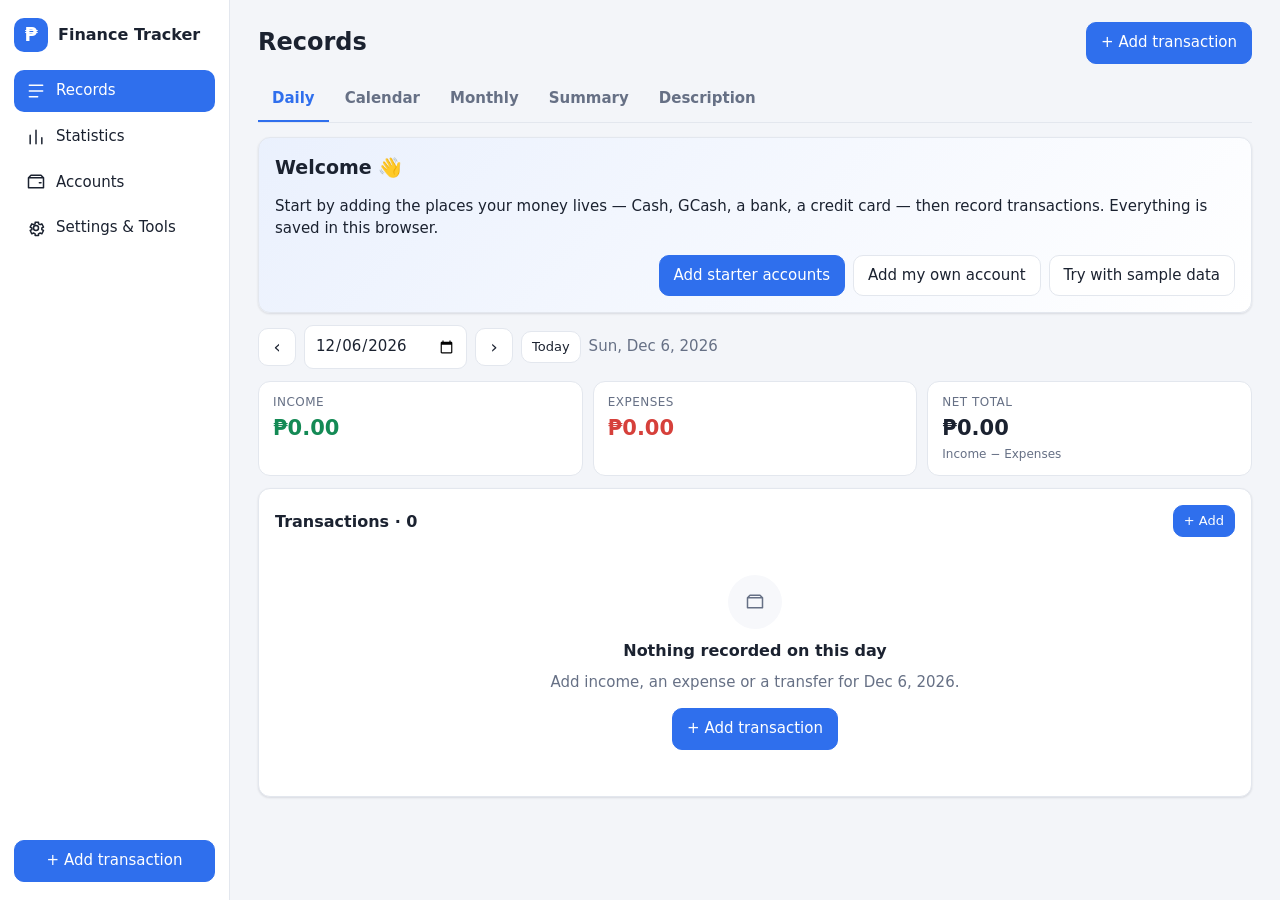
==== commit 90555687: "Add files via upload" ====
--- a/index.html
+++ b/index.html
@@ -1,159 +1,16 @@
-<!DOCTYPE html>
-<html lang="en">
+<!doctype html>
+<html lang="en" data-theme="standard">
 <head>
-<meta charset="UTF-8" />
-<meta name="viewport" content="width=device-width, initial-scale=1.0" />
-<title>Ledgerly — Personal Finance</title>
-<style>
-:root{--bg:#f5f7fb;--panel:#fff;--text:#182230;--muted:#748094;--line:#e7ebf2;--primary:#4f46e5;--primary-soft:#eef2ff;--green:#0f9f75;--green-soft:#e7f8f1;--red:#e05260;--red-soft:#fff0f1;--shadow:0 8px 30px rgba(25,39,66,.05)}
-*{box-sizing:border-box}body{margin:0;background:var(--bg);color:var(--text);font:14px/1.45 Inter,ui-sans-serif,system-ui,-apple-system,BlinkMacSystemFont,"Segoe UI",sans-serif}button,input,select,textarea{font:inherit}button{cursor:pointer}.app{display:grid;grid-template-columns:245px minmax(0,1fr);min-height:100vh}.sidebar{background:var(--panel);border-right:1px solid var(--line);padding:25px 16px;display:flex;flex-direction:column;gap:28px}.brand{display:flex;align-items:center;gap:11px;padding:0 10px;font-size:19px;font-weight:800;letter-spacing:-.5px}.brand-mark{height:36px;width:36px;border-radius:12px;background:var(--primary);color:white;display:grid;place-items:center;font-size:19px}.side-label{font-size:10px;font-weight:800;letter-spacing:1.5px;color:#9aa4b5;padding:0 12px;margin-bottom:8px}.nav{display:grid;gap:5px}.nav button{border:0;background:transparent;color:#687386;padding:12px 13px;border-radius:11px;text-align:left;display:flex;gap:12px;align-items:center;font-weight:650}.nav button .ico{width:21px;text-align:center;font-size:17px}.nav button.active{background:var(--primary-soft);color:var(--primary)}.side-bottom{margin-top:auto;background:#f7f8fc;border:1px solid var(--line);padding:15px;border-radius:14px}.side-bottom strong{display:block;margin-bottom:5px}.side-bottom p{margin:0;color:var(--muted);font-size:12px}.main{min-width:0;padding:28px clamp(18px,3vw,42px) 45px}.topbar{display:flex;align-items:center;justify-content:space-between;gap:15px;margin-bottom:27px}.eyebrow{font-size:11px;text-transform:uppercase;letter-spacing:1.3px;color:var(--muted);font-weight:800}.page-title{font-size:27px;letter-spacing:-.8px;margin:4px 0 0}.top-actions{display:flex;align-items:center;gap:10px}.date-chip,.ghost-btn,.primary-btn,.select-control{border:1px solid var(--line);background:var(--panel);border-radius:10px;padding:10px 13px;color:var(--text)}.primary-btn{background:var(--primary);color:white;border-color:var(--primary);font-weight:700;box-shadow:0 4px 12px #4f46e52b}.primary-btn:hover{filter:brightness(.96)}.ghost-btn:hover{background:#f8f9fd}.avatar{width:38px;height:38px;border-radius:50%;background:#e8eaff;color:var(--primary);display:grid;place-items:center;font-weight:800}.page{display:none}.page.active{display:block}.subnav{display:flex;gap:6px;border-bottom:1px solid var(--line);margin-bottom:22px;overflow:auto}.subnav button{white-space:nowrap;background:none;border:0;padding:12px 15px;color:var(--muted);font-weight:700;border-bottom:2px solid transparent}.subnav button.active{color:var(--primary);border-color:var(--primary)}.grid{display:grid;gap:16px}.metrics{grid-template-columns:repeat(3,minmax(0,1fr));margin-bottom:19px}.card{background:var(--panel);border:1px solid var(--line);border-radius:16px;padding:20px;box-shadow:var(--shadow);min-width:0}.metric-top{display:flex;justify-content:space-between;align-items:center;color:var(--muted);font-weight:650}.metric-icon{width:35px;height:35px;border-radius:11px;display:grid;place-items:center;font-size:17px}.metric-icon.green{background:var(--green-soft);color:var(--green)}.metric-icon.red{background:var(--red-soft);color:var(--red)}.metric-icon.purple{background:var(--primary-soft);color:var(--primary)}.metric-value{font-size:27px;letter-spacing:-.8px;font-weight:800;margin:13px 0 4px;overflow-wrap:anywhere}.metric-foot{font-size:12px;color:var(--muted)}.section-head{display:flex;justify-content:space-between;align-items:center;gap:12px;margin:2px 0 16px}.section-head h2,.card h2{font-size:16px;margin:0;letter-spacing:-.25px}.section-head p{color:var(--muted);font-size:12px;margin:4px 0 0}.two-col{grid-template-columns:minmax(0,1.45fr) minmax(260px,1fr)}.three-col{grid-template-columns:repeat(3,minmax(0,1fr))}.chart-wrap{height:245px;position:relative;margin-top:17px}.chart-wrap canvas{width:100%;height:100%;display:block}.legend{display:flex;gap:17px;flex-wrap:wrap;color:var(--muted);font-size:12px}.legend span{display:flex;align-items:center;gap:7px}.dot{width:8px;height:8px;border-radius:50%;display:inline-block}.table-wrap{overflow:auto}table{width:100%;border-collapse:collapse;white-space:nowrap}th{text-align:left;font-size:10px;text-transform:uppercase;letter-spacing:1px;color:#99a2b2;padding:13px 10px;border-bottom:1px solid var(--line)}td{padding:14px 10px;border-bottom:1px solid #f0f2f6;font-size:13px}tbody tr:last-child td{border-bottom:0}.desc-cell{display:flex;align-items:center;gap:11px}.transaction-icon{width:35px;height:35px;display:grid;place-items:center;background:#f2f4f9;border-radius:11px;font-size:16px}.desc-cell strong{display:block;font-size:13px}.desc-cell small{display:block;color:var(--muted);margin-top:3px}.amount{font-weight:750}.amount.income{color:var(--green)}.amount.expense{color:var(--red)}.pill{font-size:11px;border-radius:30px;padding:5px 9px;background:#f2f4f8;color:#6e788a;font-weight:700}.toolbar{display:flex;gap:10px;flex-wrap:wrap;align-items:center;margin-bottom:16px}.toolbar input,.toolbar select,.field input,.field select,.field textarea{border:1px solid var(--line);background:white;border-radius:9px;padding:10px 11px;color:var(--text);min-width:0}.toolbar input{flex:1;min-width:160px}.calendar-head{display:flex;align-items:center;justify-content:space-between;margin-bottom:15px}.calendar-title{font-size:18px;font-weight:800}.calendar{display:grid;grid-template-columns:repeat(7,minmax(0,1fr));border-top:1px solid var(--line);border-left:1px solid var(--line);border-radius:10px;overflow:hidden}.cal-day-name{text-align:center;padding:10px 3px;font-size:10px;text-transform:uppercase;letter-spacing:.6px;color:var(--muted);background:#fafbfe;border-right:1px solid var(--line);border-bottom:1px solid var(--line)}.cal-cell{min-height:92px;padding:8px;border-right:1px solid var(--line);border-bottom:1px solid var(--line);background:white;cursor:pointer}.cal-cell:hover{background:#fafaff}.cal-cell.muted{background:#fafbfc;color:#b3bac5}.cal-cell.selected{box-shadow:inset 0 0 0 2px var(--primary);background:#f8f8ff}.cal-num{font-size:12px;font-weight:700}.cal-sums{margin-top:12px;display:grid;gap:3px;font-size:10px}.cal-sums .pos{color:var(--green)}.cal-sums .neg{color:var(--red)}.account-grid{grid-template-columns:repeat(3,minmax(0,1fr))}.account-card{display:flex;gap:12px;align-items:flex-start}.account-icon{height:43px;width:43px;display:grid;place-items:center;border-radius:13px;background:#f1f3ff;color:var(--primary);font-size:19px;flex-shrink:0}.account-name{font-weight:750}.account-type{font-size:12px;color:var(--muted);margin-top:3px}.account-balance{font-size:22px;font-weight:800;margin-top:18px;letter-spacing:-.5px}.account-meta{font-size:12px;color:var(--muted);margin-top:4px}.form-grid{display:grid;grid-template-columns:repeat(2,minmax(0,1fr));gap:13px}.field{display:grid;gap:6px}.field label{font-size:12px;color:#647084;font-weight:700}.field input,.field select,.field textarea{width:100%}.field.full{grid-column:1/-1}.form-actions{display:flex;justify-content:flex-end;gap:9px;margin-top:18px}.modal-backdrop{position:fixed;inset:0;background:#121a2b75;display:none;align-items:center;justify-content:center;padding:18px;z-index:10}.modal-backdrop.open{display:flex}.modal{background:white;width:min(540px,100%);max-height:90vh;overflow:auto;border-radius:18px;padding:23px;box-shadow:0 20px 70px #11182744}.modal-head{display:flex;align-items:center;justify-content:space-between;margin-bottom:20px}.modal-head h2{margin:0;font-size:20px}.close-btn{border:0;background:#f2f4f8;border-radius:9px;width:34px;height:34px;font-size:20px}.empty{text-align:center;color:var(--muted);padding:35px 10px}.empty strong{display:block;color:var(--text);margin-bottom:6px}.settings-list{display:grid;gap:12px}.setting-row{display:flex;justify-content:space-between;align-items:center;gap:18px;padding:15px 0;border-bottom:1px solid var(--line)}.setting-row:last-child{border-bottom:0}.setting-row strong{display:block}.setting-row small{color:var(--muted);display:block;margin-top:3px}.setting-row select,.setting-row input{border:1px solid var(--line);border-radius:9px;padding:9px;background:white;max-width:190px}.summary-list{display:grid;gap:14px;margin-top:18px}.summary-line{display:flex;justify-content:space-between;gap:15px}.bar-bg{height:7px;background:#f0f2f7;border-radius:10px;overflow:hidden;margin-top:8px}.bar{height:100%;border-radius:10px;background:var(--primary)}.toast{position:fixed;bottom:20px;right:20px;background:#172033;color:white;padding:12px 17px;border-radius:11px;box-shadow:var(--shadow);display:none;z-index:20}.toast.show{display:block}.mobile-menu{display:none}
-body.dark{--bg:#111827;--panel:#1b2433;--text:#edf1f8;--muted:#9ca9bc;--line:#303b4d;--primary:#8b83ff;--primary-soft:#302f58;--green:#42d6a0;--green-soft:#183e38;--red:#ff7886;--red-soft:#482c38;--shadow:0 8px 30px rgba(0,0,0,.12)}body.dark .side-bottom,body.dark .cal-day-name,body.dark .cal-cell.muted{background:#202b3b}body.dark .toolbar input,body.dark .toolbar select,body.dark .field input,body.dark .field select,body.dark .field textarea,body.dark .setting-row select,body.dark .setting-row input,body.dark .modal{background:#1b2433;color:var(--text);border-color:var(--line)}body.dark .cal-cell{background:#1b2433}body.dark .cal-cell.selected{background:#282844}body.dark .cal-cell.muted{color:#67758a}body.dark .transaction-icon,body.dark .account-icon{background:#2a304a}body.dark .bar-bg{background:#303b4d}
-@media(max-width:1000px){.app{grid-template-columns:78px minmax(0,1fr)}.sidebar{padding:22px 10px}.brand{justify-content:center;padding:0}.brand-name,.side-label,.nav-label,.side-bottom{display:none}.nav button{justify-content:center;padding:13px 8px}.nav button .ico{font-size:20px}.two-col{grid-template-columns:1fr}.account-grid{grid-template-columns:repeat(2,minmax(0,1fr))}}
-@media(max-width:650px){.app{display:block}.sidebar{position:fixed;z-index:5;bottom:0;left:0;right:0;height:67px;border-right:0;border-top:1px solid var(--line);padding:6px 8px;display:block}.brand,.side-label{display:none}.nav{display:flex;justify-content:space-around;gap:2px}.nav button{display:grid;gap:2px;justify-items:center;padding:6px 8px;flex:1;font-size:10px}.nav button .ico{font-size:17px}.nav-label{display:block;font-size:10px}.main{padding:20px 14px 95px}.topbar{align-items:flex-start}.page-title{font-size:23px}.top-actions .date-chip{display:none}.metrics{grid-template-columns:1fr;gap:10px}.card{padding:16px}.metric-value{font-size:24px}.three-col,.account-grid{grid-template-columns:1fr}.form-grid{grid-template-columns:1fr}.field.full{grid-column:auto}.cal-cell{min-height:66px;padding:5px}.cal-sums{font-size:8px;margin-top:8px}.cal-num{font-size:11px}.chart-wrap{height:215px}.top-actions .primary-btn{padding:9px 10px;font-size:12px}.avatar{display:none}.calendar{font-size:11px}.toolbar input{min-width:100%}.toolbar select{flex:1}.section-head{align-items:flex-start}.metric-top{font-size:13px}}
-</style>
+<meta charset="utf-8">
+<meta name="viewport" content="width=device-width, initial-scale=1, viewport-fit=cover">
+<title>Finance Tracker</title>
+<meta name="description" content="Personal finance tracker: income, expenses, accounts, transfers, statistics and backups. Data stays in your browser.">
+<script>try{var t=localStorage.getItem('finance-tracker:theme');if(t)document.documentElement.setAttribute('data-theme',t)}catch(e){}</script>
+<link rel="stylesheet" href="style.css">
 </head>
 <body>
-<div class="app">
-<aside class="sidebar">
-  <div class="brand"><div class="brand-mark">↗</div><span class="brand-name">Ledgerly</span></div>
-  <div><div class="side-label">WORKSPACE</div><nav class="nav" id="nav">
-    <button class="active" data-page="dashboard"><span class="ico">▦</span><span class="nav-label">Dashboard</span></button>
-    <button data-page="stats"><span class="ico">▥</span><span class="nav-label">Statistics</span></button>
-    <button data-page="accounts"><span class="ico">▣</span><span class="nav-label">Accounts</span></button>
-    <button data-page="settings"><span class="ico">⚙</span><span class="nav-label">Settings</span></button>
-  </nav></div>
-  <div class="side-bottom"><strong>Small steps add up.</strong><p>Track today. Understand tomorrow. Build better money habits.</p></div>
-</aside>
-<main class="main">
-<header class="topbar"><div><div class="eyebrow" id="eyebrow">YOUR MONEY, CLEARLY</div><h1 class="page-title" id="pageTitle">Dashboard</h1></div><div class="top-actions"><button class="date-chip" id="todayBtn">Today ▾</button><button class="primary-btn" id="quickAdd">＋ Add transaction</button><div class="avatar">J</div></div></header>
-<section class="page active" id="page-dashboard">
-  <div class="subnav" id="dashTabs">
-    <button class="active" data-tab="daily">Daily</button><button data-tab="calendar">Calendar</button><button data-tab="monthly">Monthly</button><button data-tab="summary">Summary</button><button data-tab="description">Description</button>
-  </div>
-  <div id="dashboardContent"></div>
-</section>
-<section class="page" id="page-stats">
-  <div class="section-head"><div><h2>Financial overview</h2><p>Understand how your money moves over time.</p></div><select id="statsPeriod" class="select-control"><option value="6">Last 6 months</option><option value="12">Last 12 months</option><option value="3">Last 3 months</option></select></div>
-  <div class="grid metrics" id="statsMetrics"></div>
-  <div class="grid two-col"><div class="card"><div class="section-head"><div><h2>Income vs. expenses</h2><p>Monthly comparison</p></div></div><div class="legend"><span><i class="dot" style="background:#0f9f75"></i>Income</span><span><i class="dot" style="background:#e05260"></i>Expenses</span></div><div class="chart-wrap"><canvas id="incomeChart"></canvas></div></div><div class="card"><div class="section-head"><div><h2>Spending by category</h2><p>Where expenses go</p></div></div><div class="chart-wrap"><canvas id="categoryChart"></canvas></div><div id="categoryLegend" class="summary-list"></div></div></div>
-</section>
-<section class="page" id="page-accounts">
-  <div class="section-head"><div><h2>Your accounts</h2><p>Track money across cash, banks, e-wallets, and liabilities.</p></div><button class="primary-btn" id="addAccount">＋ Add account</button></div>
-  <div class="grid metrics" id="accountMetrics"></div>
-  <div class="grid account-grid" id="accountList"></div>
-  <div class="card" style="margin-top:18px"><div class="section-head"><div><h2>Account activity</h2><p>Recent transactions across all accounts</p></div></div><div class="table-wrap" id="accountActivity"></div></div>
-</section>
-<section class="page" id="page-settings">
-  <div class="grid two-col">
-    <div class="card"><div class="section-head"><div><h2>Preferences</h2><p>Make Ledgerly work your way.</p></div></div><div class="settings-list">
-      <div class="setting-row"><div><strong>Theme</strong><small>Choose the look of your workspace</small></div><select id="themeSetting"><option value="light">Bright</option><option value="dark">Dark</option><option value="standard">Standard</option></select></div>
-      <div class="setting-row"><div><strong>Main currency</strong><small>Currency used for summaries</small></div><select id="currencySetting"><option value="PHP">PHP — ₱</option><option value="USD">USD — $</option><option value="EUR">EUR — €</option><option value="GBP">GBP — £</option><option value="JPY">JPY — ¥</option></select></div>
-      <div class="setting-row"><div><strong>Subcurrency</strong><small>Fractional unit</small></div><span id="subcurrency">Centavos</span></div>
-      <div class="setting-row"><div><strong>Default sort</strong><small>Order transactions by date</small></div><select id="sortSetting"><option value="newest">Newest first</option><option value="oldest">Oldest first</option><option value="largest">Largest amount</option></select></div>
-      <div class="setting-row"><div><strong>Include transfers in totals</strong><small>Transfers are normally excluded from income/expense</small></div><input type="checkbox" id="transferSetting" checked></div>
-    </div></div>
-    <div class="card"><div class="section-head"><div><h2>Tools & data</h2><p>Utilities and backup options.</p></div></div><div class="settings-list">
-      <div class="setting-row"><div><strong>Quick calculator</strong><small>Calculate a simple amount</small></div><button class="ghost-btn" id="openCalc">Open</button></div>
-      <div class="setting-row"><div><strong>Percentage calculator</strong><small>Find a percentage of an amount</small></div><button class="ghost-btn" id="openPercent">Open</button></div>
-      <div class="setting-row"><div><strong>Export transactions</strong><small>Download your records as CSV</small></div><button class="ghost-btn" id="exportCsv">Export CSV</button></div>
-      <div class="setting-row"><div><strong>Backup data</strong><small>Save accounts, settings, and transactions</small></div><button class="ghost-btn" id="backupBtn">Download JSON</button></div>
-      <div class="setting-row"><div><strong>Restore backup</strong><small>Import a previously saved JSON backup</small></div><label class="ghost-btn" for="restoreFile">Choose file</label><input id="restoreFile" type="file" accept=".json,application/json" hidden></div>
-      <div class="setting-row"><div><strong>Clear all data</strong><small>Remove all transactions and accounts</small></div><button class="ghost-btn" id="clearData">Clear</button></div>
-    </div></div>
-  </div>
-  <div class="card" style="margin-top:16px"><h2>Account configuration</h2><p style="color:var(--muted);font-size:13px">Create account groups such as Cash, Bank, E-wallet, Savings, Credit Card, Assets, and Liabilities from the Accounts page. This prototype stores data in this browser on this device.</p></div>
-</section>
-</main></div>
-<div class="modal-backdrop" id="transactionModal"><div class="modal"><div class="modal-head"><h2 id="transactionModalTitle">Add transaction</h2><button class="close-btn" data-close="transactionModal">×</button></div><form id="transactionForm"><input type="hidden" id="transactionId"><div class="form-grid">
-<div class="field"><label for="txType">Transaction type</label><select id="txType"><option value="expense">Expense</option><option value="income">Income</option><option value="transfer">Transfer</option></select></div>
-<div class="field"><label for="txAmount">Amount (₱)</label><input id="txAmount" type="number" min="0.01" step="0.01" required placeholder="0.00"></div>
-<div class="field full"><label for="txDescription">Description</label><input id="txDescription" required maxlength="100" placeholder="e.g. Lunch, Salary, Electricity bill"></div>
-<div class="field"><label for="txCategory">Category</label><select id="txCategory"><option>Food & groceries</option><option>Transportation</option><option>Bills & utilities</option><option>Personal care</option><option>Shopping</option><option>Family & relationships</option><option>Church & donations</option><option>Education</option><option>Entertainment</option><option>Savings</option><option>Debt payment</option><option>Business</option><option>Salary</option><option>Other</option></select></div>
-<div class="field"><label for="txDate">Date</label><input id="txDate" type="date" required></div>
-<div class="field" id="sourceField"><label for="txAccount">Account</label><select id="txAccount"></select></div>
-<div class="field" id="destinationField" style="display:none"><label for="txDestination">Transfer to</label><select id="txDestination"></select></div>
-<div class="field"><label for="txMethod">Payment method</label><select id="txMethod"><option>Cash</option><option>GCash</option><option>Maya</option><option>Bank transfer</option><option>Credit card</option><option>Other</option></select></div>
-<div class="field full"><label for="txNotes">Notes (optional)</label><textarea id="txNotes" rows="2" placeholder="Add a note…"></textarea></div>
-</div><div class="form-actions"><button type="button" class="ghost-btn" data-close="transactionModal">Cancel</button><button type="submit" class="primary-btn">Save transaction</button></div></form></div></div>
-<div class="modal-backdrop" id="accountModal"><div class="modal"><div class="modal-head"><h2 id="accountModalTitle">Add account</h2><button class="close-btn" data-close="accountModal">×</button></div><form id="accountForm"><input type="hidden" id="accountId"><div class="form-grid">
-<div class="field full"><label for="accountName">Account name</label><input id="accountName" required placeholder="e.g. Cash on Hand"></div>
-<div class="field"><label for="accountType">Account type</label><select id="accountType"><option value="asset">Asset</option><option value="liability">Liability</option></select></div>
-<div class="field"><label for="accountGroup">Account group</label><select id="accountGroup"><option>Cash</option><option>Bank</option><option>E-wallet</option><option>Savings</option><option>Credit Card</option><option>Investment</option><option>Receivable</option><option>Payable</option><option>Other</option></select></div>
-<div class="field"><label for="accountOpening">Opening balance</label><input id="accountOpening" type="number" step=".01" required value="0"></div>
-<div class="field"><label for="accountIncluded">Include in totals</label><select id="accountIncluded"><option value="yes">Yes</option><option value="no">No</option></select></div>
-<div class="field full"><label for="accountNotes">Notes (optional)</label><input id="accountNotes" placeholder="Optional details"></div>
-</div><div class="form-actions"><button type="button" class="ghost-btn" data-close="accountModal">Cancel</button><button class="primary-btn" type="submit">Save account</button></div></form></div></div>
-<div class="modal-backdrop" id="utilityModal"><div class="modal"><div class="modal-head"><h2 id="utilityTitle">Calculator</h2><button class="close-btn" data-close="utilityModal">×</button></div><div id="utilityBody"></div></div></div>
-<div class="toast" id="toast"></div>
-<script>
-const $=s=>document.querySelector(s), $$=s=>[...document.querySelectorAll(s)];
-const todayISO=()=>{const d=new Date();return `${d.getFullYear()}-${String(d.getMonth()+1).padStart(2,'0')}-${String(d.getDate()).padStart(2,'0')}`};
-const uid=()=>Math.random().toString(36).slice(2,10);
-const seedAccounts=[
-{id:'cash',name:'Cash on Hand',type:'asset',group:'Cash',opening:3500,included:true,notes:''},
-{id:'gcash',name:'GCash',type:'asset',group:'E-wallet',opening:2250,included:true,notes:''},
-{id:'bank',name:'Savings Account',type:'asset',group:'Bank',opening:12500,included:true,notes:''},
-{id:'card',name:'Credit Card',type:'liability',group:'Credit Card',opening:1800,included:true,notes:''}
-];
-let state={transactions:[],accounts:seedAccounts.map(a=>({...a})),settings:{theme:'light',currency:'PHP',sort:'newest',includeTransfers:true}};
-let activePage='dashboard',dashTab='daily',calendarMonth=new Date(new Date().getFullYear(),new Date().getMonth(),1),selectedDate=todayISO(),editingTx=null;
-const currencySymbols={PHP:'₱',USD:'$',EUR:'€',GBP:'£',JPY:'¥'};
-function money(n){return (currencySymbols[state.settings.currency]||'₱')+Math.abs(Number(n)||0).toLocaleString('en-PH',{minimumFractionDigits:2,maximumFractionDigits:2})}
-function parseDate(s){return new Date((s||todayISO())+'T12:00:00')}
-function dateLabel(s,opts={month:'short',day:'numeric',year:'numeric'}){return parseDate(s).toLocaleDateString('en-PH',opts)}
-function monthKey(s){return (s||'').slice(0,7)}
-function txAccountName(id){return state.accounts.find(a=>a.id===id)?.name||'Deleted account'}
-function accountBalance(a){let n=Number(a.opening)||0;state.transactions.forEach(t=>{if(t.type==='transfer'){if(t.account===a.id)n-=t.amount;if(t.destination===a.id)n+=t.amount}else{if(t.account===a.id)n+=(t.type==='income'?t.amount:-t.amount)}});return n}
-function filteredTransactions(list=state.transactions){let a=[...list];if(state.settings.sort==='oldest')a.sort((x,y)=>x.date.localeCompare(y.date));else if(state.settings.sort==='largest')a.sort((x,y)=>y.amount-x.amount);else a.sort((x,y)=>y.date.localeCompare(x.date)||y.id.localeCompare(x.id));return a}
-function totals(list){let income=0,expenses=0,transfers=0;list.forEach(t=>{if(t.type==='income')income+=t.amount;else if(t.type==='expense')expenses+=t.amount;else transfers+=t.amount});return {income,expenses,net:income-expenses,transfers}}
-function allTimeTotals(){return totals(state.transactions)}
-function assetTotals(){let assets=0,liabilities=0;state.accounts.filter(a=>a.included).forEach(a=>{const b=accountBalance(a);if(a.type==='asset')assets+=b;else liabilities+=Math.max(0,b)});return {assets,liabilities,netWorth:assets-liabilities}}
-function showToast(s){const t=$('#toast');t.textContent=s;t.classList.add('show');setTimeout(()=>t.classList.remove('show'),2400)}
-function setPage(p){activePage=p;$$('.nav button').forEach(b=>b.classList.toggle('active',b.dataset.page===p));$$('.page').forEach(x=>x.classList.toggle('active',x.id==='page-'+p));$('#pageTitle').textContent={dashboard:'Dashboard',stats:'Statistics',accounts:'Accounts',settings:'Settings'}[p];$('#eyebrow').textContent={dashboard:'YOUR MONEY, CLEARLY',stats:'SEE THE BIG PICTURE',accounts:'ALL YOUR MONEY IN ONE PLACE',settings:'MAKE IT YOURS'}[p];renderAll()}
-function metric(label,value,kind,icon,foot=''){return `<div class="card"><div class="metric-top"><span>${label}</span><span class="metric-icon ${kind}">${icon}</span></div><div class="metric-value">${money(value)}</div><div class="metric-foot">${foot}</div></div>`}
-function transactionRows(list){if(!list.length)return `<div class="empty"><strong>No transactions yet</strong>Add your first income or expense to start tracking.</div>`;return `<div class="table-wrap"><table><thead><tr><th>Description</th><th>Date</th><th>Account</th><th>Category</th><th>Amount</th><th></th></tr></thead><tbody>${filteredTransactions(list).map(t=>`<tr><td><div class="desc-cell"><div class="transaction-icon">${t.type==='income'?'↙':t.type==='transfer'?'⇄':'↗'}</div><div><strong>${esc(t.description)}</strong><small>${t.type==='transfer'?'Transfer':esc(t.category||'Uncategorized')}</small></div></div></td><td>${dateLabel(t.date,{month:'short',day:'numeric',year:'numeric'})}</td><td>${esc(txAccountName(t.account))}${t.type==='transfer'?` → ${esc(txAccountName(t.destination))}`:''}</td><td><span class="pill">${esc(t.category||'Transfer')}</span></td><td class="amount ${t.type}">${t.type==='income'?'+':t.type==='expense'?'−':''}${money(t.amount)}</td><td><button class="ghost-btn" style="padding:6px 9px" onclick="editTx('${t.id}')">Edit</button> <button class="ghost-btn" style="padding:6px 9px" onclick="deleteTx('${t.id}')">×</button></td></tr>`).join('')}</tbody></table></div>`}
-function esc(s){return String(s??'').replace(/[&<>"']/g,c=>({'&':'&amp;','<':'&lt;','>':'&gt;','"':'&quot;',"'":'&#39;'}[c]))}
-function dashboardDaily(){const list=state.transactions.filter(t=>t.date===selectedDate),t=totals(list);return `<div class="section-head"><div><h2>${dateLabel(selectedDate,{weekday:'long',month:'long',day:'numeric',year:'numeric'})}</h2><p>Your money activity for this day</p></div><input type="date" class="select-control" value="${selectedDate}" id="dailyDate"></div><div class="grid metrics">${metric('Income',t.income,'green','↙','Money received')}${metric('Expenses',t.expenses,'red','↗','Money spent')}${metric('Net total',t.net,'purple','∑','Income minus expenses')}</div><div class="card"><div class="section-head"><div><h2>Daily transactions</h2><p>${list.length} record${list.length===1?'':'s'} for this day</p></div><button class="ghost-btn" onclick="openTransaction()">＋ Add</button></div>${transactionRows(list)}</div>`}
-function dashboardMonthly(){const key=monthKey(selectedDate),list=state.transactions.filter(t=>monthKey(t.date)===key),t=totals(list);const [y,m]=key.split('-').map(Number);return `<div class="section-head"><div><h2>${new Date(y,m-1,1).toLocaleDateString('en-PH',{month:'long',year:'numeric'})}</h2><p>Monthly income and spending</p></div><input type="month" class="select-control" value="${key}" id="monthlyDate"></div><div class="grid metrics">${metric('Income',t.income,'green','↙','Total received')}${metric('Expenses',t.expenses,'red','↗','Total spent')}${metric('Net total',t.net,'purple','∑','Income minus expenses')}</div><div class="grid two-col"><div class="card"><h2>Expenses by category</h2>${categoryBreakdown(list.filter(x=>x.type==='expense'))}</div><div class="card"><h2>Income by source</h2>${categoryBreakdown(list.filter(x=>x.type==='income'),true)}</div></div><div class="card" style="margin-top:16px"><div class="section-head"><div><h2>All monthly records</h2></div></div>${transactionRows(list)}</div>`}
-function categoryBreakdown(list,income=false){const key=t=>income?(t.category||t.description):(t.category||'Other');const map={};list.forEach(t=>map[key(t)]=(map[key(t)]||0)+t.amount);const entries=Object.entries(map).sort((a,b)=>b[1]-a[1]);if(!entries.length)return '<div class="empty">No data for this period.</div>';const max=entries[0][1]||1;return `<div class="summary-list">${entries.map(([k,v])=>`<div><div class="summary-line"><span>${esc(k)}</span><strong>${money(v)}</strong></div><div class="bar-bg"><div class="bar" style="width:${v/max*100}%"></div></div></div>`).join('')}</div>`}
-function dashboardSummary(){const t=allTimeTotals(),a=assetTotals();return `<div class="section-head"><div><h2>All-time overview</h2><p>Summary of all recorded transactions and accounts</p></div></div><div class="grid metrics">${metric('Total income',t.income,'green','↙','Across all recorded dates')}${metric('Total expenses',t.expenses,'red','↗','Across all recorded dates')}${metric('Net cash flow',t.net,'purple','∑','Income minus expenses')}</div><div class="grid three-col">${metric('Total assets',a.assets,'green','▣','Included asset accounts')}${metric('Total liabilities',a.liabilities,'red','−','Included liability accounts')}${metric('Net worth',a.netWorth,'purple','◆','Assets minus liabilities')}</div><div class="card" style="margin-top:16px"><h2>Transaction history</h2><div style="margin-top:15px">${transactionRows(state.transactions)}</div></div>`}
-function dashboardDescription(){const search=$('#descriptionSearch')?.value||'';const map={};state.transactions.filter(t=>t.description.toLowerCase().includes(search.toLowerCase())).forEach(t=>{let k=t.description;map[k]??={income:0,expenses:0,count:0};map[k][t.type==='income'?'income':t.type==='expense'?'expenses':'count']+=t.type==='transfer'?0:t.amount;map[k].count++});const entries=Object.entries(map).sort((a,b)=>(b[1].income+b[1].expenses)-(a[1].income+a[1].expenses));return `<div class="card"><div class="section-head"><div><h2>Breakdown by description</h2><p>Group and search records by transaction description</p></div></div><div class="toolbar"><input id="descriptionSearch" placeholder="Search descriptions…" value="${esc(search)}"></div>${entries.length?`<div class="table-wrap"><table><thead><tr><th>Description</th><th>Records</th><th>Income</th><th>Expenses</th><th>Net</th></tr></thead><tbody>${entries.map(([k,v])=>`<tr><td><strong>${esc(k)}</strong></td><td>${v.count}</td><td class="amount income">${money(v.income)}</td><td class="amount expense">${money(v.expenses)}</td><td class="amount">${money(v.income-v.expenses)}</td></tr>`).join('')}</tbody></table></div>`:'<div class="empty">No matching descriptions.</div>'}</div>`}
-function dashboardCalendar(){const y=calendarMonth.getFullYear(),m=calendarMonth.getMonth(),first=new Date(y,m,1),start=first.getDay(),days=new Date(y,m+1,0).getDate(),prevDays=new Date(y,m,0).getDate();let cells='';for(let i=0;i<42;i++){let day,dt,muted=false;if(i<start){day=prevDays-start+i+1;dt=new Date(y,m-1,day);muted=true}else if(i>=start+days){day=i-(start+days)+1;dt=new Date(y,m+1,day);muted=true}else{day=i-start+1;dt=new Date(y,m,day)}const iso=`${dt.getFullYear()}-${String(dt.getMonth()+1).padStart(2,'0')}-${String(dt.getDate()).padStart(2,'0')}`,ts=totals(state.transactions.filter(t=>t.date===iso)),has=ts.income||ts.expenses;cells+=`<div class="cal-cell ${muted?'muted':''} ${selectedDate===iso?'selected':''}" onclick="selectCalendarDate('${iso}')"><div class="cal-num">${day}</div>${has?`<div class="cal-sums">${ts.income?`<span class="pos">+${compact(ts.income)}</span>`:''}${ts.expenses?`<span class="neg">−${compact(ts.expenses)}</span>`:''}</div>`:''}</div>`}const dayList=state.transactions.filter(t=>t.date===selectedDate);const d=totals(dayList);return `<div class="card"><div class="calendar-head"><button class="ghost-btn" onclick="changeCalendar(-1)">‹</button><div class="calendar-title">${calendarMonth.toLocaleDateString('en-PH',{month:'long',year:'numeric'})}</div><button class="ghost-btn" onclick="changeCalendar(1)">›</button></div><div class="calendar">${['Sun','Mon','Tue','Wed','Thu','Fri','Sat'].map(x=>`<div class="cal-day-name">${x}</div>`).join('')}${cells}</div><div class="legend" style="margin-top:13px"><span><i class="dot" style="background:var(--green)"></i>Income</span><span><i class="dot" style="background:var(--red)"></i>Expenses</span></div></div><div class="grid metrics" style="margin-top:16px">${metric('Income',d.income,'green','↙',dateLabel(selectedDate))}${metric('Expenses',d.expenses,'red','↗',dateLabel(selectedDate))}${metric('Net total',d.net,'purple','∑','Selected date')}</div><div class="card"><div class="section-head"><div><h2>Records for ${dateLabel(selectedDate,{month:'long',day:'numeric',year:'numeric'})}</h2></div><button class="ghost-btn" onclick="openTransaction(null,'${selectedDate}')">＋ Add record</button></div>${transactionRows(dayList)}</div>`}
-function compact(n){return n>=1000000?(n/1000000).toFixed(1)+'m':n>=1000?(n/1000).toFixed(1)+'k':Math.round(n)}
-function renderDashboard(){const c=$('#dashboardContent');c.innerHTML=dashTab==='daily'?dashboardDaily():dashTab==='calendar'?dashboardCalendar():dashTab==='monthly'?dashboardMonthly():dashTab==='summary'?dashboardSummary():dashboardDescription();if(dashTab==='daily')$('#dailyDate').onchange=e=>{selectedDate=e.target.value;renderDashboard()};if(dashTab==='monthly')$('#monthlyDate').onchange=e=>{selectedDate=e.target.value+'-01';renderDashboard()};if(dashTab==='description')$('#descriptionSearch').oninput=()=>{const el=$('#descriptionSearch'),v=el.value,pos=el.selectionStart;renderDashboard();$('#descriptionSearch').focus();$('#descriptionSearch').setSelectionRange(pos,pos)}}
-function selectCalendarDate(s){selectedDate=s;renderDashboard()}function changeCalendar(n){calendarMonth=new Date(calendarMonth.getFullYear(),calendarMonth.getMonth()+n,1);renderDashboard()}
-function renderAccounts(){const a=assetTotals();$('#accountMetrics').innerHTML=metric('Total assets',a.assets,'green','▣','Included asset balances')+metric('Total liabilities',a.liabilities,'red','−','Included liability balances')+metric('Net worth',a.netWorth,'purple','◆','Assets minus liabilities');$('#accountList').innerHTML=state.accounts.map(x=>`<div class="card"><div class="account-card"><div class="account-icon">${x.group==='Cash'?'▣':x.group==='E-wallet'?'▱':x.type==='liability'?'−':'▤'}</div><div style="flex:1;min-width:0"><div class="account-name">${esc(x.name)}</div><div class="account-type">${esc(x.group)} · ${x.type==='asset'?'Asset':'Liability'}</div></div><button class="ghost-btn" style="padding:6px 9px" onclick="editAccount('${x.id}')">•••</button></div><div class="account-balance">${money(accountBalance(x))}</div><div class="account-meta">${x.included?'Included in totals':'Excluded from totals'} · Opening ${money(x.opening)}</div></div>`).join('')||'<div class="empty">No accounts yet. Add an account to get started.</div>';$('#accountActivity').innerHTML=transactionRows(state.transactions.slice(-8))}
-function renderStats(){const period=Number($('#statsPeriod').value||6),now=new Date(),keys=[];for(let i=period-1;i>=0;i--){const d=new Date(now.getFullYear(),now.getMonth()-i,1);keys.push(`${d.getFullYear()}-${String(d.getMonth()+1).padStart(2,'0')}`)}const list=state.transactions.filter(t=>keys.includes(monthKey(t.date))),t=totals(list);$('#statsMetrics').innerHTML=metric('Income',t.income,'green','↙',`Last ${period} months`)+metric('Expenses',t.expenses,'red','↗',`Last ${period} months`)+metric('Net total',t.net,'purple','∑','Income minus expenses');drawBarChart($('#incomeChart'),keys.map(k=>({label:new Date(+k.slice(0,4),+k.slice(5)-1,1).toLocaleDateString('en-PH',{month:'short'}),income:totals(list.filter(t=>monthKey(t.date)===k)).income,expenses:totals(list.filter(t=>monthKey(t.date)===k)).expenses})));const cats={};list.filter(t=>t.type==='expense').forEach(x=>cats[x.category||'Other']=(cats[x.category||'Other']||0)+x.amount);drawCategoryChart($('#categoryChart'),cats);$('#categoryLegend').innerHTML=categoryBreakdown(list.filter(t=>t.type==='expense'))}
-function drawBarChart(canvas,data){if(!canvas)return;const rect=canvas.getBoundingClientRect(),dpr=window.devicePixelRatio||1;canvas.width=rect.width*dpr;canvas.height=rect.height*dpr;const c=canvas.getContext('2d');c.scale(dpr,dpr);const w=rect.width,h=rect.height,p={l:8,r:8,t:14,b:32},iw=w-p.l-p.r,ih=h-p.t-p.b,max=Math.max(1,...data.flatMap(d=>[d.income,d.expenses]))*1.15;c.font='10px system-ui';c.strokeStyle=getComputedStyle(document.body).getPropertyValue('--line');c.fillStyle=getComputedStyle(document.body).getPropertyValue('--muted');c.lineWidth=1;for(let i=0;i<4;i++){const y=p.t+ih*i/3;c.beginPath();c.moveTo(p.l,y);c.lineTo(w-p.r,y);c.stroke()}const slot=iw/Math.max(data.length,1),bw=Math.min(17,slot*.28);data.forEach((d,i)=>{const x=p.l+slot*i+slot/2;const hi=d.income/max*ih,he=d.expenses/max*ih;c.fillStyle='#0f9f75';c.beginPath();c.roundRect(x-bw-2,p.t+ih-hi,bw,hi,3);c.fill();c.fillStyle='#e05260';c.beginPath();c.roundRect(x+2,p.t+ih-he,bw,he,3);c.fill();c.fillStyle=getComputedStyle(document.body).getPropertyValue('--muted');c.textAlign='center';c.fillText(d.label,x,h-10)})}
-function drawCategoryChart(canvas,cats){if(!canvas)return;const rect=canvas.getBoundingClientRect(),dpr=window.devicePixelRatio||1;canvas.width=rect.width*dpr;canvas.height=rect.height*dpr;const c=canvas.getContext('2d');c.scale(dpr,dpr);const w=rect.width,h=rect.height,entries=Object.entries(cats).sort((a,b)=>b[1]-a[1]).slice(0,7),sum=entries.reduce((a,x)=>a+x[1],0),colors=['#4f46e5','#0f9f75','#f59e0b','#e05260','#3b82f6','#a855f7','#14b8a6'];if(!sum){c.fillStyle=getComputedStyle(document.body).getPropertyValue('--muted');c.font='13px system-ui';c.textAlign='center';c.fillText('No expense data yet',w/2,h/2);return}let start=-Math.PI/2;entries.forEach((e,i)=>{const end=start+e[1]/sum*Math.PI*2;c.beginPath();c.moveTo(w/2,h/2);c.arc(w/2,h/2,Math.min(w,h)*.38,start,end);c.closePath();c.fillStyle=colors[i%colors.length];c.fill();start=end});c.beginPath();c.arc(w/2,h/2,Math.min(w,h)*.23,0,Math.PI*2);c.fillStyle=getComputedStyle(document.body).getPropertyValue('--panel');c.fill();c.fillStyle=getComputedStyle(document.body).getPropertyValue('--text');c.font='bold 15px system-ui';c.textAlign='center';c.fillText(money(sum),w/2,h/2+5)}
-function renderSettings(){document.body.classList.toggle('dark',state.settings.theme==='dark');$('#themeSetting').value=state.settings.theme;$('#currencySetting').value=state.settings.currency;$('#sortSetting').value=state.settings.sort;$('#transferSetting').checked=state.settings.includeTransfers;$('#subcurrency').textContent=state.settings.currency==='PHP'?'Centavos':state.settings.currency==='USD'?'Cents':state.settings.currency==='EUR'?'Cents':state.settings.currency==='GBP'?'Pence':'Sen'}
-function renderAll(){if(activePage==='dashboard')renderDashboard();if(activePage==='stats')renderStats();if(activePage==='accounts')renderAccounts();if(activePage==='settings')renderSettings()}
-function populateAccountSelects(){const opts=state.accounts.map(a=>`<option value="${a.id}">${esc(a.name)}</option>`).join('');$('#txAccount').innerHTML=opts;$('#txDestination').innerHTML=opts}
-function openTransaction(id=null,date=null){editingTx=id?state.transactions.find(t=>t.id===id):null;populateAccountSelects();$('#transactionForm').reset();$('#transactionId').value=editingTx?.id||'';$('#transactionModalTitle').textContent=editingTx?'Edit transaction':'Add transaction';$('#txType').value=editingTx?.type||'expense';$('#txAmount').value=editingTx?.amount??'';$('#txDescription').value=editingTx?.description||'';$('#txCategory').value=editingTx?.category||'Food & groceries';$('#txDate').value=editingTx?.date||date||selectedDate||todayISO();$('#txAccount').value=editingTx?.account||state.accounts[0]?.id||'';$('#txDestination').value=editingTx?.destination||state.accounts.find(a=>a.id!==$('#txAccount').value)?.id||'';$('#txMethod').value=editingTx?.method||'Cash';$('#txNotes').value=editingTx?.notes||'';toggleTransferFields();$('#transactionModal').classList.add('open')}
-function toggleTransferFields(){const is=$('#txType').value==='transfer';$('#destinationField').style.display=is?'grid':'none';$('#txCategory').disabled=is}
-function editTx(id){openTransaction(id)}function deleteTx(id){if(confirm('Delete this transaction? Account balances and reports will be updated.')){state.transactions=state.transactions.filter(t=>t.id!==id);save();renderAll();showToast('Transaction deleted')}}
-$('#transactionForm').addEventListener('submit',e=>{e.preventDefault();const type=$('#txType').value,amount=Number($('#txAmount').value),account=$('#txAccount').value,destination=$('#txDestination').value;if(!Number.isFinite(amount)||amount<=0)return showToast('Enter an amount greater than zero');if(!account)return showToast('Please create an account first');if(type==='transfer'&&(!destination||destination===account))return showToast('Choose a different destination account');const obj={id:$('#transactionId').value||uid(),type,amount,description:$('#txDescription').value.trim(),category:type==='transfer'?'Transfer':$('#txCategory').value,date:$('#txDate').value,account,destination:type==='transfer'?destination:'',method:$('#txMethod').value,notes:$('#txNotes').value.trim()};if(!obj.description||!obj.date)return showToast('Please complete required fields');const i=state.transactions.findIndex(t=>t.id===obj.id);if(i>=0)state.transactions[i]=obj;else state.transactions.push(obj);selectedDate=obj.date;save();$('#transactionModal').classList.remove('open');renderAll();showToast(i>=0?'Transaction updated':'Transaction saved')});
-$('#txType').addEventListener('change',toggleTransferFields);
-function openAccount(id=null){const a=id?state.accounts.find(x=>x.id===id):null;$('#accountForm').reset();$('#accountId').value=a?.id||'';$('#accountModalTitle').textContent=a?'Edit account':'Add account';$('#accountName').value=a?.name||'';$('#accountType').value=a?.type||'asset';$('#accountGroup').value=a?.group||'Cash';$('#accountOpening').value=a?.opening??0;$('#accountIncluded').value=a?.included===false?'no':'yes';$('#accountNotes').value=a?.notes||'';$('#accountModal').classList.add('open')}
-function editAccount(id){const a=state.accounts.find(x=>x.id===id);if(!a)return;const choice=prompt(`Account: ${a.name}\nType "edit" to edit, "delete" to delete, or cancel.`);if(choice?.toLowerCase()==='edit')openAccount(id);else if(choice?.toLowerCase()==='delete'){if(state.transactions.some(t=>t.account===id||t.destination===id)){alert('This account has transactions. Reassign or delete those transactions before deleting this account.');return}if(confirm('Delete this account?')){state.accounts=state.accounts.filter(x=>x.id!==id);save();renderAll();showToast('Account deleted')}}}
-$('#accountForm').addEventListener('submit',e=>{e.preventDefault();const id=$('#accountId').value||uid(),old=state.accounts.find(a=>a.id===id),obj={id,name:$('#accountName').value.trim(),type:$('#accountType').value,group:$('#accountGroup').value,opening:Number($('#accountOpening').value)||0,included:$('#accountIncluded').value==='yes',notes:$('#accountNotes').value.trim()};if(!obj.name)return;const i=state.accounts.findIndex(a=>a.id===id);if(i>=0)state.accounts[i]=obj;else state.accounts.push(obj);save();$('#accountModal').classList.remove('open');renderAll();showToast(old?'Account updated':'Account added')});
-function save(){try{localStorage.setItem('ledgerly-data-v1',JSON.stringify(state))}catch(e){}}
-function load(){try{const s=JSON.parse(localStorage.getItem('ledgerly-data-v1'));if(s&&Array.isArray(s.accounts)&&Array.isArray(s.transactions))state={...state,...s,settings:{...state.settings,...s.settings}}}catch(e){}}
-function csvEscape(v){return '"'+String(v??'').replace(/"/g,'""')+'"'}
-function download(name,content,type){const blob=new Blob([content],{type}),url=URL.createObjectURL(blob),a=document.createElement('a');a.href=url;a.download=name;a.click();URL.revokeObjectURL(url)}
-function exportCSV(){const rows=[['Date','Type','Description','Category','Amount','Account','Destination','Payment Method','Notes'],...state.transactions.map(t=>[t.date,t.type,t.description,t.category,t.amount,txAccountName(t.account),t.destination?txAccountName(t.destination):'',t.method,t.notes])];download('ledgerly-transactions.csv',rows.map(r=>r.map(csvEscape).join(',')).join('\n'),'text/csv;charset=utf-8');showToast('CSV exported')}
-function openUtility(type){$('#utilityTitle').textContent=type==='percent'?'Percentage calculator':'Quick calculator';$('#utilityBody').innerHTML=type==='percent'?`<div class="form-grid"><div class="field"><label>Percentage (%)</label><input id="pctRate" type="number" value="10"></div><div class="field"><label>Amount</label><input id="pctAmount" type="number" value="1000"></div><div class="field full"><label>Result</label><div id="pctResult" style="font-size:25px;font-weight:800;padding:8px 0">${money(100)}</div></div></div><div class="form-actions"><button class="primary-btn" id="calcPct">Calculate</button></div>`:`<div class="field"><label>Expression (numbers and + − * / parentheses)</label><input id="calcExpr" placeholder="1250 * 0.15" value="1250 * 0.15"></div><div style="font-size:12px;color:var(--muted);margin-top:8px">For safety, only basic arithmetic characters are accepted.</div><div id="calcResult" style="font-size:25px;font-weight:800;padding:18px 0"></div><div class="form-actions"><button class="primary-btn" id="calcGo">Calculate</button></div>`;$('#utilityModal').classList.add('open');if(type==='percent')$('#calcPct').onclick=()=>$('#pctResult').textContent=money((Number($('#pctRate').value)||0)*(Number($('#pctAmount').value)||0)/100);else $('#calcGo').onclick=()=>{const x=$('#calcExpr').value;if(!/^[\d\s.+\-*/()%]+$/.test(x)){showToast('Use numbers and basic operators only');return}try{const val=Function('"use strict";return ('+x+')')();$('#calcResult').textContent=Number.isFinite(val)?money(val):'Invalid calculation'}catch{$('#calcResult').textContent='Invalid expression'}}}
-$$('[data-close]').forEach(b=>b.onclick=()=>$('#'+b.dataset.close).classList.remove('open'));
-$$('.modal-backdrop').forEach(m=>m.addEventListener('click',e=>{if(e.target===m)m.classList.remove('open')}));
-$('#nav').addEventListener('click',e=>{const b=e.target.closest('button[data-page]');if(b)setPage(b.dataset.page)});
-$('#dashTabs').addEventListener('click',e=>{const b=e.target.closest('button[data-tab]');if(!b)return;dashTab=b.dataset.tab;$$('#dashTabs button').forEach(x=>x.classList.toggle('active',x===b));renderDashboard()});
-$('#quickAdd').onclick=()=>openTransaction();$('#todayBtn').onclick=()=>{selectedDate=todayISO();dashTab='daily';$$('#dashTabs button').forEach(x=>x.classList.toggle('active',x.dataset.tab==='daily'));setPage('dashboard')};$('#addAccount').onclick=()=>openAccount();
-$('#statsPeriod').onchange=renderStats;$('#themeSetting').onchange=e=>{state.settings.theme=e.target.value;save();renderSettings()};$('#currencySetting').onchange=e=>{state.settings.currency=e.target.value;save();renderAll();renderSettings()};$('#sortSetting').onchange=e=>{state.settings.sort=e.target.value;save();renderAll()};$('#transferSetting').onchange=e=>{state.settings.includeTransfers=e.target.checked;save();renderAll()};
-$('#openCalc').onclick=()=>openUtility('calc');$('#openPercent').onclick=()=>openUtility('percent');$('#exportCsv').onclick=exportCSV;$('#backupBtn').onclick=()=>{download('ledgerly-backup.json',JSON.stringify({...state,backupCreatedAt:new Date().toISOString()},null,2),'application/json');showToast('Backup downloaded')};
-$('#restoreFile').onchange=async e=>{const f=e.target.files[0];if(!f)return;try{const s=JSON.parse(await f.text());if(!Array.isArray(s.accounts)||!Array.isArray(s.transactions))throw new Error('Invalid backup');if(confirm('Restore this backup? It will replace the current data.')){state={...state,...s,settings:{...state.settings,...s.settings}};save();renderAll();showToast('Backup restored')}}catch(err){alert('Could not restore this file. Please choose a valid Ledgerly JSON backup.')}e.target.value=''};
-$('#clearData').onclick=()=>{if(confirm('This will permanently delete all Ledgerly transactions and accounts saved in this browser. Download a backup first if needed.')){state.transactions=[];state.accounts=[];save();renderAll();showToast('Local data cleared')}};
-window.addEventListener('resize',()=>{if(activePage==='stats')renderStats()});
-load();renderAll();
-</script>
+<div id="root"></div>
+<noscript><p style="padding:24px;font-family:sans-serif">This app needs JavaScript turned on.</p></noscript>
+<script src="script.js"></script>
 </body>
-</html>+</html>
--- a/style.css
+++ b/style.css
@@ -0,0 +1,136 @@
+:root{--bg:#f3f5f9;--surface:#fff;--surface2:#f7f8fb;--text:#1b2230;--muted:#667085;--line:#e3e7ee;--brand:#2f6fed;--brand-ink:#fff;--inc:#148a55;--exp:#d6403b;--net:#2f6fed;--warnbg:#fff4e0;--warnink:#7a4a00;--shadow:0 1px 2px rgba(16,24,40,.06),0 1px 3px rgba(16,24,40,.06);--r:12px;
+--c1:#4e79a7;--c2:#f28e2b;--c3:#59a14f;--c4:#e15759;--c5:#76b7b2;--c6:#d4a72c;--c7:#b07aa1;--c8:#9c755f;--rail:#fff}
+:root[data-theme=light]{--bg:#fff;--surface:#fff;--surface2:#f6f7f9;--text:#0f1520;--muted:#586072;--line:#d9dde5;--brand:#1a5cf0;--rail:#fff;--shadow:none}
+:root[data-theme=dark]{--bg:#0f141c;--surface:#171e29;--surface2:#1d2634;--text:#e8edf5;--muted:#9aa6b8;--line:#2a3547;--brand:#6b9cff;--brand-ink:#0b1220;--inc:#4cc38a;--exp:#ff7a72;--net:#6b9cff;--warnbg:#3a2d12;--warnink:#ffd391;--shadow:none;--rail:#131a24;
+--c1:#6fa0d4;--c2:#ffa850;--c3:#7cc872;--c4:#ff7f80;--c5:#8fd2cd;--c6:#f0c85a;--c7:#cf9bc2;--c8:#c29a82}
+*{box-sizing:border-box}html{-webkit-text-size-adjust:100%}
+body{margin:0;background:var(--bg);color:var(--text);font:15px/1.45 system-ui,-apple-system,"Segoe UI",Roboto,Helvetica,Arial,sans-serif;font-variant-numeric:tabular-nums}
+body.noscroll{overflow:hidden}
+h1{font-size:24px;margin:0}h2{font-size:19px;margin:0 0 4px}h3{font-size:16px;margin:0 0 10px}h4{margin:14px 0 6px;font-size:14px}
+button,input,select,textarea{font:inherit;color:inherit}
+a{color:var(--brand)}
+.muted{color:var(--muted)}.sm{font-size:13px}.pad{padding:16px 4px}.center{text-align:center}.mt{margin-top:22px}.strong{font-weight:600}
+.pos{color:var(--inc)}.neg{color:var(--exp)}.xfer{color:var(--muted)}
+.app{display:grid;grid-template-columns:230px 1fr;min-height:100vh}
+.rail{background:var(--rail);border-right:1px solid var(--line);padding:18px 14px;display:flex;flex-direction:column;gap:18px;position:sticky;top:0;height:100vh}
+.brand{display:flex;align-items:center;gap:10px;font-size:16px}.logo{width:34px;height:34px;border-radius:10px;background:var(--brand);color:var(--brand-ink);display:grid;place-items:center;font-weight:700;font-size:19px}
+.nav{display:flex;flex-direction:column;gap:4px}
+.nav a{display:flex;align-items:center;gap:10px;padding:10px 12px;border-radius:10px;color:var(--text);text-decoration:none;font-weight:500}
+.nav a:hover{background:var(--surface2)}.nav a.on{background:var(--brand);color:var(--brand-ink)}
+.railfoot{margin-top:auto}
+.nav.bottom{display:none}
+.content{padding:22px 28px 90px;max-width:1100px;width:100%;margin:0 auto;min-width:0}
+.ph{display:flex;justify-content:space-between;align-items:center;gap:12px;margin-bottom:14px;flex-wrap:wrap}
+.btn{border:1px solid var(--line);background:var(--surface);padding:9px 14px;border-radius:10px;cursor:pointer;font-weight:500;min-height:40px;display:inline-flex;align-items:center;justify-content:center;gap:6px;text-decoration:none;color:var(--text)}
+.btn:hover{background:var(--surface2)}.btn:disabled{opacity:.5;cursor:not-allowed}
+.btn.primary{background:var(--brand);border-color:var(--brand);color:var(--brand-ink)}.btn.primary:hover{filter:brightness(1.08)}
+.btn.danger{color:var(--exp);border-color:color-mix(in srgb,var(--exp) 40%,var(--line))}
+.btn.sm{padding:5px 10px;min-height:32px;font-size:13px}.btn.block{width:100%}.btn.left{margin-right:auto}
+.ib{border:1px solid var(--line);background:var(--surface);width:38px;height:38px;border-radius:10px;cursor:pointer;font-size:18px;line-height:1}.ib:hover{background:var(--surface2)}.ib.sm{width:28px;height:28px;font-size:14px;border:0;background:none}
+.btns{display:flex;gap:8px;justify-content:flex-end;margin-top:12px;flex-wrap:wrap}.btns.center{justify-content:center}.btns.wrap{justify-content:flex-start}.btns.full{grid-column:1/-1}
+.card{background:var(--surface);border:1px solid var(--line);border-radius:var(--r);padding:16px;margin:12px 0;box-shadow:var(--shadow)}
+.chead{display:flex;justify-content:space-between;align-items:center;gap:10px;margin-bottom:8px;flex-wrap:wrap}.chead h3{margin:0}
+.stats3{display:grid;grid-template-columns:repeat(3,1fr);gap:10px;margin:12px 0}.stats3.s4{grid-template-columns:repeat(4,1fr)}
+.stat{background:var(--surface);border:1px solid var(--line);border-radius:var(--r);padding:12px 14px;min-width:0}
+.sl{font-size:12px;color:var(--muted);text-transform:uppercase;letter-spacing:.04em}.sv{font-size:21px;font-weight:650;margin-top:2px;white-space:nowrap}.ss{font-size:12px;color:var(--muted);margin-top:2px}
+.card .stats3 .stat{background:var(--surface2)}
+.tabs{display:flex;gap:2px;border-bottom:1px solid var(--line);margin:4px 0 14px;overflow-x:auto;scrollbar-width:none}.tabs::-webkit-scrollbar{display:none}
+.tabs a,.tabs button{padding:10px 14px;color:var(--muted);text-decoration:none;font-weight:600;white-space:nowrap;border:0;background:none;border-bottom:3px solid transparent;cursor:pointer;margin-bottom:-1px}
+.tabs a.on,.tabs button.on{color:var(--brand);border-bottom-color:var(--brand)}.tabs.sub{margin-top:0}
+.chips{display:flex;gap:8px;flex-wrap:wrap;margin:8px 0}.chips.scroll{flex-wrap:nowrap;overflow-x:auto;padding-bottom:4px;scrollbar-width:none}.chips.scroll::-webkit-scrollbar{display:none}
+.chip{border:1px solid var(--line);background:var(--surface);padding:6px 12px;border-radius:999px;cursor:pointer;color:var(--text);text-decoration:none;font-size:14px;white-space:nowrap;display:inline-flex;align-items:center;gap:4px}.chip.on{background:var(--brand);border-color:var(--brand);color:var(--brand-ink)}
+.filters{display:flex;flex-wrap:wrap;gap:10px;align-items:flex-end;margin:8px 0}.filters label,.fld{display:flex;flex-direction:column;gap:4px;font-size:13px;color:var(--muted);min-width:0}.filters .grow{flex:1 1 200px}
+input,select,textarea{border:1px solid var(--line);background:var(--surface);border-radius:9px;padding:9px 10px;min-height:40px;width:100%;color:var(--text)}
+input[type=checkbox],input[type=radio]{width:auto;min-height:0}
+input:focus,select:focus,textarea:focus,button:focus-visible,.trow:focus-visible,.day:focus-visible,a:focus-visible{outline:2px solid var(--brand);outline-offset:1px}
+.bad{border-color:var(--exp)!important}.err{color:var(--exp);font-size:12.5px;min-height:0}.err:empty{display:none}
+.fld small{color:var(--muted);font-size:12px}.fld{margin-bottom:10px;color:var(--text)}.fld>span{font-size:13px;font-weight:600}
+.row2{display:grid;grid-template-columns:1fr 1fr;gap:0 12px}
+.datenav{display:flex;align-items:center;gap:8px;flex-wrap:wrap;margin:6px 0}.datenav input{width:auto}.dlabel{color:var(--muted)}
+.mnav{display:flex;align-items:center;gap:6px;flex-wrap:wrap;margin:6px 0}.mnav select{width:auto}
+.mline{margin:8px 0}
+.warn{background:var(--warnbg);color:var(--warnink);padding:10px 14px;border-radius:10px;margin:10px 0;font-size:14px}
+.empty{text-align:center;padding:30px 16px}.eico{width:54px;height:54px;border-radius:50%;background:var(--surface2);display:grid;place-items:center;margin:0 auto 10px;color:var(--muted)}.empty p{color:var(--muted);max-width:420px;margin:6px auto 14px}
+.welcome{background:linear-gradient(135deg,color-mix(in srgb,var(--brand) 10%,var(--surface)),var(--surface))}
+/* transactions */
+.tlist{display:flex;flex-direction:column}
+.trow{display:flex;align-items:center;gap:12px;padding:11px 6px;border-top:1px solid var(--line);cursor:pointer;border-radius:8px}.tlist .trow:first-child{border-top:0}.trow:hover{background:var(--surface2)}.trow.compact{padding:6px}
+.dot{width:10px;height:10px;border-radius:50%;flex:none;background:var(--muted)}
+.ci0{background:var(--c1)}.ci1{background:var(--c2)}.ci2{background:var(--c3)}.ci3{background:var(--c4)}.ci4{background:var(--c5)}.ci5{background:var(--c6)}.ci6{background:var(--c7)}.ci7{background:var(--c8)}.cit{background:var(--muted)}
+.tmain{flex:1;min-width:0}.tdesc{font-weight:600;overflow-wrap:anywhere}.tmeta{font-size:13px;color:var(--muted);overflow-wrap:anywhere}.tnote{font-size:12.5px;color:var(--muted);font-style:italic;margin-top:2px}
+.tamt{font-weight:650;white-space:nowrap;text-align:right}.rb{font-size:11.5px;color:var(--muted);font-weight:400}
+.bdg{display:inline-block;font-size:11px;padding:1px 7px;border-radius:999px;background:var(--surface2);border:1px solid var(--line);color:var(--muted);margin-left:6px;font-weight:500;vertical-align:1px}
+.bdg.set{color:var(--inc)}.bdg.fee{color:var(--exp)}.bdg.card{color:var(--c7)}
+/* calendar */
+.cal{display:grid;grid-template-columns:repeat(7,1fr);gap:4px;margin:10px 0}.dow{text-align:center;font-size:12px;color:var(--muted);padding:4px 0;font-weight:600}
+.day{min-height:68px;border:1px solid var(--line);background:var(--surface);border-radius:9px;padding:4px 5px;text-align:left;cursor:pointer;display:flex;flex-direction:column;gap:1px;min-width:0;overflow:hidden}.day.blank{border:0;background:none;cursor:default}
+.day .dn{font-weight:600;font-size:13px}.day .ci{color:var(--inc);font-size:11px}.day .ce{color:var(--exp);font-size:11px}.day .dots{display:none;gap:3px;margin-top:auto}.dots i{width:6px;height:6px;border-radius:50%;display:block}.dots i.pos{background:var(--inc)}.dots i.neg{background:var(--exp)}.dots i.xf{background:var(--muted)}
+.day.has{background:color-mix(in srgb,var(--brand) 8%,var(--surface));border-color:color-mix(in srgb,var(--brand) 35%,var(--line))}.day.today .dn{color:var(--brand)}.day.today{box-shadow:inset 0 0 0 1px var(--brand)}.day.sel{background:var(--brand);color:var(--brand-ink);border-color:var(--brand)}.day.sel .ci,.day.sel .ce,.day.sel .dn{color:var(--brand-ink)}
+.legend{display:flex;gap:14px;flex-wrap:wrap;font-size:12.5px;color:var(--muted);margin:6px 0}.legend span{display:flex;align-items:center;gap:5px}
+.sq{display:inline-block;width:10px;height:10px;border-radius:3px;flex:none;background:var(--muted)}.sq.pos,.sq.inc{background:var(--inc)}.sq.neg,.sq.exp{background:var(--exp)}.sq.xf{background:var(--muted)}.sq.net{background:var(--net)}
+.sq.c1{background:var(--c1)}.sq.c2{background:var(--c2)}.sq.c3{background:var(--c3)}.sq.c4{background:var(--c4)}.sq.c5{background:var(--c5)}.sq.c6{background:var(--c6)}.sq.c7{background:var(--c7)}.sq.c8{background:var(--c8)}
+/* bars list + tables */
+.bars{list-style:none;margin:0;padding:0}.bars li{margin:10px 0}.bl{display:flex;align-items:center;gap:8px;font-size:14px}.bn{flex:1;min-width:0;overflow:hidden;text-overflow:ellipsis;white-space:nowrap}.bv{font-weight:600}.bp{color:var(--muted);width:46px;text-align:right;font-size:12.5px}
+.bt{height:7px;background:var(--surface2);border-radius:5px;margin-top:4px;overflow:hidden}.bf{height:100%;border-radius:5px;background:var(--muted)}.bf.c1{background:var(--c1)}.bf.c2{background:var(--c2)}.bf.c3{background:var(--c3)}.bf.c4{background:var(--c4)}.bf.c5{background:var(--c5)}.bf.c6{background:var(--c6)}.bf.c7{background:var(--c7)}.bf.c8{background:var(--c8)}
+.grid2{display:grid;grid-template-columns:1fr 1fr;gap:12px}.grid2>.card,.chartgrid>.card{margin:12px 0}
+.tbl{width:100%;border-collapse:collapse;font-size:14px}.tbl th,.tbl td{padding:8px 6px;border-bottom:1px solid var(--line);text-align:left}.tbl .r{text-align:right}.tbl thead th{font-size:12px;color:var(--muted);text-transform:uppercase}.tscroll{overflow-x:auto}
+/* groups */
+.grp{padding:0;overflow:hidden}.ghead{display:flex;align-items:center;gap:10px;width:100%;border:0;background:none;padding:14px 16px;cursor:pointer;text-align:left}.ghead:hover{background:var(--surface2)}.gname{flex:1;min-width:0;display:flex;flex-direction:column}.gname small{color:var(--muted);font-size:12.5px}.gtot{display:flex;flex-direction:column;align-items:flex-end;font-weight:650;font-size:14px}.chev{color:var(--muted)}
+.grp .tlist{padding:0 10px}.gfoot{display:flex;justify-content:space-between;align-items:center;padding:8px 16px 12px}
+/* accounts */
+.alist{display:flex;flex-direction:column}.arow{display:flex;justify-content:space-between;align-items:center;gap:10px;padding:12px 4px;border-top:1px solid var(--line);color:var(--text);text-decoration:none;flex-wrap:wrap}.alist .arow:first-child{border-top:0}a.arow:hover{background:var(--surface2)}.arow.dim{opacity:.6}
+.an{display:flex;flex-direction:column;min-width:0}.an small{color:var(--muted);font-size:12.5px}.ab{text-align:right;font-weight:650;display:flex;flex-direction:column}.ab small{font-weight:400}.gsub{font-weight:650}.bigbal{font-size:24px;font-weight:700;text-align:right}.back{text-decoration:none}
+.tgl{display:flex;gap:10px;align-items:flex-start;padding:8px 0;cursor:pointer}.tgl input{position:absolute;opacity:0;width:1px;height:1px}.sw{width:38px;height:22px;border-radius:999px;background:var(--line);position:relative;flex:none;transition:.15s;margin-top:1px}.sw::after{content:"";position:absolute;left:2px;top:2px;width:18px;height:18px;border-radius:50%;background:#fff;transition:.15s;box-shadow:0 1px 2px rgba(0,0,0,.3)}.tgl input:checked+.sw{background:var(--brand)}.tgl input:checked+.sw::after{left:18px}.tgl input:focus-visible+.sw{outline:2px solid var(--brand);outline-offset:2px}.tl{display:flex;flex-direction:column;font-size:14px}.tl small{color:var(--muted);font-size:12.5px}
+.arow .tgl{padding:0}
+/* settings */
+.themes{display:grid;grid-template-columns:repeat(3,1fr);gap:12px}.theme{border:2px solid var(--line);background:var(--surface);border-radius:12px;padding:10px;cursor:pointer;text-align:left;display:flex;flex-direction:column;gap:4px}.theme.on{border-color:var(--brand)}.theme small{color:var(--muted)}
+.tp{display:flex;gap:4px;padding:8px;border-radius:8px;height:46px;margin-bottom:4px}.tp i{flex:1;border-radius:4px}.tp.standard{background:#f3f5f9}.tp.standard i{background:#fff;border:1px solid #e3e7ee}.tp.standard i:nth-child(3){background:#2f6fed}.tp.light{background:#fff;border:1px solid #ddd}.tp.light i{background:#f1f3f6}.tp.light i:nth-child(3){background:#1a5cf0}.tp.dark{background:#0f141c}.tp.dark i{background:#1d2634}.tp.dark i:nth-child(3){background:#6b9cff}
+.faq{border-top:1px solid var(--line);padding:8px 0}.faq summary{cursor:pointer;font-weight:600}.faq div{color:var(--muted);padding:6px 0 2px}.guide li{margin:6px 0}
+.catbox ul{list-style:none;padding:0;margin:0 0 8px}.catlist li{display:flex;align-items:center;gap:8px;padding:4px 0;border-bottom:1px solid var(--line)}.catlist span{flex:1}
+.preview{padding:9px 10px;border:1px dashed var(--line);border-radius:9px;font-weight:600}
+.rates{display:grid;grid-template-columns:repeat(auto-fill,minmax(190px,1fr));gap:4px 14px}.rin{display:flex;align-items:center;gap:6px}.rin em{font-style:normal;color:var(--muted);font-size:13px}
+.filebtn{cursor:pointer}.impbox{border:1px solid var(--line);border-radius:10px;padding:12px;margin-top:12px;background:var(--surface2)}.errs{color:var(--exp);font-size:13px;padding-left:18px}
+/* calculator */
+.calc{max-width:380px}.cin{font-size:22px;text-align:right;font-weight:600}.cout{text-align:right;font-size:20px;min-height:30px;color:var(--muted);padding:4px 2px}.cout.bad{color:var(--exp);font-size:14px}
+.pad4{display:grid;grid-template-columns:repeat(4,1fr);gap:8px}.sci{display:grid;grid-template-columns:repeat(4,1fr);gap:6px;margin-bottom:8px}
+.key{border:1px solid var(--line);background:var(--surface2);border-radius:10px;min-height:48px;font-size:18px;cursor:pointer}.key:hover{filter:brightness(.96)}.key.op{background:color-mix(in srgb,var(--brand) 14%,var(--surface));color:var(--brand)}.key.fn{font-size:15px}.key.eq{background:var(--brand);color:var(--brand-ink);border-color:var(--brand)}.key.wide{grid-column:1/-1}
+.chist{margin-top:10px;font-size:13px;color:var(--muted)}.result{font-size:18px;padding:14px;border-radius:10px;background:var(--surface2);margin-top:6px;overflow-wrap:anywhere}
+/* charts */
+.chartgrid{display:grid;grid-template-columns:1fr 1fr;gap:0 14px}.chartcard{min-width:0}.chartcard h3{margin-bottom:2px}.chart{min-height:60px;overflow:hidden}.chart svg{display:block;max-width:100%;height:auto}
+.grid{stroke:var(--line);stroke-width:1}.grid.zero{stroke:var(--muted)}.ax{fill:var(--muted);font-size:11px}
+.bar{pointer-events:none}.bar.inc,.bar.pos{fill:var(--inc)}.bar.exp,.bar.neg{fill:var(--exp)}.hit{fill:transparent;cursor:crosshair}.hit.on,.hit:focus{fill:color-mix(in srgb,var(--text) 8%,transparent);outline:none}
+.line{stroke-width:2.2;stroke-linejoin:round}.line.inc{stroke:var(--inc)}.line.exp{stroke:var(--exp)}.line.net{stroke:var(--net);stroke-dasharray:5 3}.pt.inc{fill:var(--inc)}.pt.exp{fill:var(--exp)}.pt.net{fill:var(--net)}
+.slice{stroke:var(--surface);stroke-width:2;cursor:pointer}.slice:hover,.slice:focus{opacity:.8;outline:none}.slice.c1{fill:var(--c1)}.slice.c2{fill:var(--c2)}.slice.c3{fill:var(--c3)}.slice.c4{fill:var(--c4)}.slice.c5{fill:var(--c5)}.slice.c6{fill:var(--c6)}.slice.c7{fill:var(--c7)}.slice.c8{fill:var(--c8)}
+.dc1{fill:var(--muted);font-size:12px}.dc2{fill:var(--text);font-size:17px;font-weight:700}
+.donut{display:flex;gap:16px;align-items:center;flex-wrap:wrap}.donut svg{flex:none}.dleg{list-style:none;margin:0;padding:0;flex:1 1 180px;min-width:0;font-size:13.5px}.dleg li{display:flex;align-items:center;gap:7px;padding:3px 0}.ln{flex:1;overflow:hidden;text-overflow:ellipsis;white-space:nowrap}.lv{font-weight:600}.lp{color:var(--muted);width:44px;text-align:right}
+.dt summary{cursor:pointer;color:var(--muted);font-size:13px;margin-top:6px}.dtwrap{max-height:260px;overflow:auto}
+.tip{position:fixed;z-index:200;background:#101828;color:#fff;padding:7px 10px;border-radius:8px;font-size:12.5px;pointer-events:none;max-width:260px;box-shadow:0 4px 14px rgba(0,0,0,.3)}.tip[hidden]{display:none}
+.segs{display:flex;gap:6px;margin-bottom:12px}.segs.wide{margin:6px 0 10px;flex-wrap:wrap}
+.seg{flex:1;position:relative}.seg input{position:absolute;opacity:0;width:100%;height:100%;margin:0;cursor:pointer}.seg span{display:block;text-align:center;padding:9px;border:1px solid var(--line);border-radius:10px;font-weight:600;background:var(--surface)}.seg input:checked+span{color:#fff;border-color:transparent}.seg.income input:checked+span{background:var(--inc)}.seg.expense input:checked+span{background:var(--exp)}.seg.transfer input:checked+span{background:var(--brand);color:var(--brand-ink)}.seg input:focus-visible+span{outline:2px solid var(--brand);outline-offset:2px}
+.segbtn{border:1px solid var(--line);background:var(--surface);padding:8px 14px;border-radius:999px;cursor:pointer}.segbtn.on{background:var(--brand);color:var(--brand-ink);border-color:var(--brand)}
+#txf .only-t{display:none}#txf[data-type=transfer] .only-t{display:block}#txf[data-type=transfer] .not-t{display:none}.hint-box{font-size:13px;color:var(--muted);background:var(--surface2);padding:8px 10px;border-radius:8px;margin-bottom:10px}
+/* modal */
+.modal-wrap{position:fixed;inset:0;background:rgba(10,15,25,.5);display:flex;align-items:center;justify-content:center;padding:16px;z-index:100}.modal-wrap.top{z-index:150}
+.modal{background:var(--surface);border-radius:14px;width:100%;max-width:520px;max-height:calc(100vh - 32px);display:flex;flex-direction:column;box-shadow:0 20px 50px rgba(0,0,0,.35)}.modal.small{max-width:440px}
+.mhead{display:flex;justify-content:space-between;align-items:center;padding:14px 18px;border-bottom:1px solid var(--line)}.mhead h2{margin:0}.x{border:0;background:none;font-size:26px;cursor:pointer;color:var(--muted);line-height:1}.mbody{padding:16px 18px;overflow:auto}
+#toasts{position:fixed;left:50%;transform:translateX(-50%);bottom:84px;display:flex;flex-direction:column;gap:8px;z-index:300;width:min(92vw,460px)}.toast{background:#1d2939;color:#fff;padding:11px 14px;border-radius:10px;box-shadow:0 6px 20px rgba(0,0,0,.3);transition:.3s;font-size:14px}.toast.err{background:#b42318}.toast.out{opacity:0;transform:translateY(6px)}
+.fab{display:none}
+@media(min-width:701px) and (max-width:900px){.app{grid-template-columns:190px 1fr}.content{padding:20px 18px 40px}}
+@media(max-width:900px){.stats3.s4{grid-template-columns:repeat(2,1fr)}.chartgrid{grid-template-columns:1fr}.grid2{grid-template-columns:1fr}}
+@media(max-width:700px){
+.app{display:block}.rail{display:none}.content{padding:14px 14px 96px}
+.nav.bottom{display:flex;flex-direction:row;position:fixed;left:0;right:0;bottom:0;background:var(--rail);border-top:1px solid var(--line);z-index:50;padding:4px 4px calc(4px + env(safe-area-inset-bottom));gap:0}
+.nav.bottom a{flex:1;flex-direction:column;gap:2px;font-size:11px;padding:6px 2px;text-align:center;min-width:0}.nav.bottom a span{max-width:100%;overflow:hidden;text-overflow:ellipsis;white-space:nowrap}.nav.bottom a.on{background:none;color:var(--brand)}
+.fab{display:grid;place-items:center;position:fixed;right:16px;bottom:calc(72px + env(safe-area-inset-bottom));width:54px;height:54px;border-radius:50%;background:var(--brand);color:var(--brand-ink);border:0;font-size:30px;box-shadow:0 6px 16px rgba(0,0,0,.3);z-index:60;cursor:pointer}
+#toasts{bottom:140px}.hide-m{display:none}
+h1{font-size:21px}.stats3{grid-template-columns:repeat(auto-fit,minmax(105px,1fr));gap:8px}.sv{font-size:15px}.stat{padding:10px}
+.row2{grid-template-columns:1fr}.row2.keep{grid-template-columns:1fr 1fr}.modal .btns{position:sticky;bottom:-16px;background:var(--surface);padding:10px 0 6px;margin-bottom:-6px;border-top:1px solid var(--line);z-index:2}.rates{grid-template-columns:1fr 1fr}
+input,select,textarea{font-size:16px}
+.day{min-height:52px;padding:3px}.day .ci,.day .ce{display:none}.day .dots{display:flex}
+.themes{grid-template-columns:1fr}.mnav .btn{display:none}.card{padding:13px}
+.modal-wrap{align-items:flex-end;padding:0}.modal{max-width:none;border-radius:16px 16px 0 0;max-height:92vh}.modal-wrap.top{align-items:center;padding:16px}.modal.small{border-radius:14px}
+.trow{gap:9px}.tamt{font-size:14px}.donut{justify-content:center}.btns .btn{flex:1}
+}
+@media(prefers-reduced-motion:reduce){*{transition:none!important}}
+@media print{.rail,.nav.bottom,.fab,.btns{display:none!important}.app{display:block}}
+@media(max-width:360px){input[type=date],input[type=time]{font-size:14px;padding:9px 5px}.stats3{grid-template-columns:1fr 1fr}.content{padding:12px 10px 96px}}
